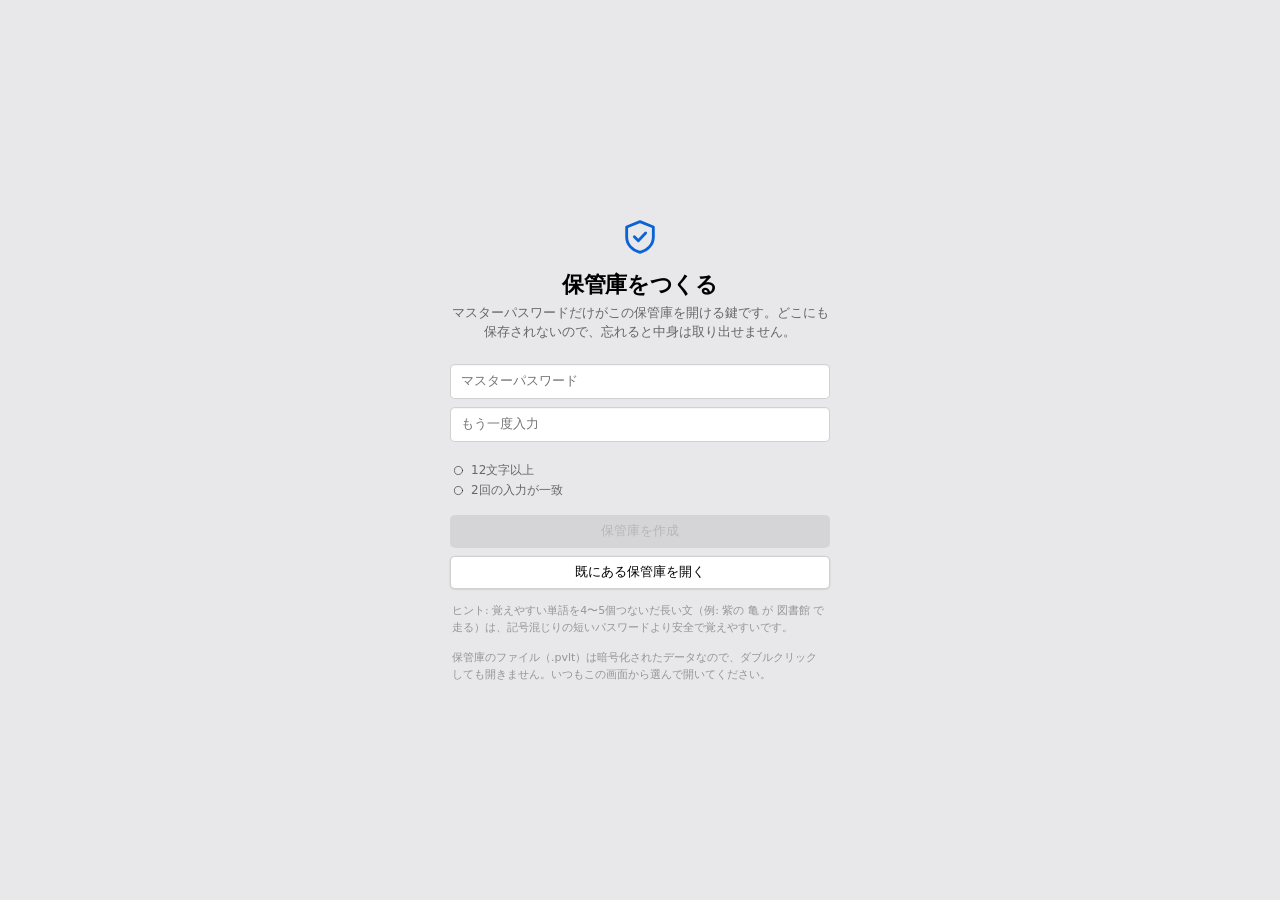
==== Web/index.html @ 957cdf96 "PassVault: Swift 版と web 版 web 版（Web/）が現行。ブラウザで動くパスワード管理で、通信は一切しない。 保管庫は暗号化されたファイル、またはファイルに書けない環境では端末" ====
<!doctype html>
<html lang="ja">
<head>
<meta charset="utf-8">
<meta name="viewport" content="width=device-width, initial-scale=1">
<title>PassVault</title>
<link rel="stylesheet" href="style.css">
<link rel="stylesheet" href="theme-macos.css">
</head>
<body>
<div id="gate"></div>
<div id="app">
  <div class="column" id="sidebar"></div>
  <div class="column" id="list-col"></div>
  <div class="column" id="detail-col"></div>
</div>
<div id="toast"></div>
<script type="module" src="detail.js"></script>
</body>
</html>
---- Web/style.css ----
/* macOS の見た目に寄せた組み。
 *
 * 本物の vibrancy（背後の色を拾って混ぜる効果）はブラウザからは使えないので、
 * 半透明 + backdrop-filter の blur で近づけている。質感は近いが同じではない。
 */

:root {
  color-scheme: light dark;

  /* システムのアクセント色に追随する。対応していなければ macOS の青。 */
  --accent: AccentColor;
  --accent-text: AccentColorText;
  --accent-fallback: #0a64d6;

  --window: #e8e8ea;
  --sidebar: rgba(246, 246, 248, 0.72);
  --content: #ffffff;
  --raised: #ffffff;
  --sunken: #f5f5f7;

  --text: #000000;
  --text-2: rgba(0, 0, 0, 0.56);
  --text-3: rgba(0, 0, 0, 0.36);
  --hairline: rgba(0, 0, 0, 0.11);
  --hairline-strong: rgba(0, 0, 0, 0.18);
  --hover: rgba(0, 0, 0, 0.055);

  --danger: #d3382c;
  --warn: #b25c00;
  --ok: #1c7f43;

  --r-small: 5px;
  --r-medium: 8px;
  --r-large: 12px;

  --shadow-raised: 0 0 0 0.5px rgba(0, 0, 0, 0.06), 0 1px 2px rgba(0, 0, 0, 0.07);
  --shadow-sheet: 0 0 0 0.5px rgba(0, 0, 0, 0.14), 0 16px 48px rgba(0, 0, 0, 0.28);

  --tint-l: 46%;   /* 種別の色。彩度と明度を揃えて、主張しすぎないようにする */
  --tint-s: 62%;
}

@media (prefers-color-scheme: dark) {
  :root {
    --accent-fallback: #4b8ff5;
    --window: #1c1c1e;
    --sidebar: rgba(44, 44, 47, 0.68);
    --content: #1e1e20;
    --raised: #2a2a2d;
    --sunken: #171719;

    --text: #ffffff;
    --text-2: rgba(255, 255, 255, 0.58);
    --text-3: rgba(255, 255, 255, 0.36);
    --hairline: rgba(255, 255, 255, 0.12);
    --hairline-strong: rgba(255, 255, 255, 0.2);
    --hover: rgba(255, 255, 255, 0.07);

    --danger: #ff6961;
    --warn: #ffb340;
    --ok: #41c777;

    --shadow-raised: 0 0 0 0.5px rgba(0, 0, 0, 0.5), 0 1px 2px rgba(0, 0, 0, 0.35);
    --shadow-sheet: 0 0 0 0.5px rgba(0, 0, 0, 0.6), 0 16px 48px rgba(0, 0, 0, 0.6);

    --tint-l: 66%;
    --tint-s: 58%;
  }
}

/* AccentColor に対応していないブラウザ向け */
@supports not (color: AccentColor) {
  :root { --accent: var(--accent-fallback); --accent-text: #fff; }
}

* { box-sizing: border-box; }

html, body { height: 100%; }

body {
  margin: 0;
  font: 13px/1.45 -apple-system, BlinkMacSystemFont, 'SF Pro Text', 'Hiragino Sans',
        'Noto Sans JP', system-ui, sans-serif;
  color: var(--text);
  background: var(--window);
  -webkit-font-smoothing: antialiased;
  text-rendering: optimizeLegibility;
}

button { font: inherit; color: inherit; cursor: default; }
input, textarea, select { font: inherit; color: inherit; }
a { color: var(--accent, var(--accent-fallback)); text-underline-offset: 2px; }

.icon { flex: none; vertical-align: -0.15em; }

/* 動きは控えめに。macOS のアニメーションは速くて短い。 */
@media (prefers-reduced-motion: no-preference) {
  .sb-row, .item-row, .iconbtn, .push, .card, dialog { transition: background-color .12s ease, box-shadow .12s ease, opacity .12s ease; }
  dialog[open] { animation: sheet-in .22s cubic-bezier(.2, .9, .3, 1); }
  @keyframes sheet-in {
    from { transform: translateY(-14px) scale(.985); opacity: 0; }
    to   { transform: none; opacity: 1; }
  }
}

:focus-visible {
  outline: 3px solid color-mix(in srgb, var(--accent, var(--accent-fallback)) 45%, transparent);
  outline-offset: 1px;
  border-radius: var(--r-small);
}

/* ---------- 入口（作成・解錠） ---------- */

#gate {
  min-height: 100vh;
  display: grid;
  place-items: center;
  padding: 32px 24px;
  background: var(--window);
}
.gate-card { width: 100%; max-width: 380px; text-align: center; }
.gate-card h1 {
  font: 600 22px/1.25 -apple-system, system-ui, sans-serif;
  letter-spacing: -0.015em;
  margin: 14px 0 6px;
}
.gate-card p.lead { color: var(--text-2); margin: 0 0 22px; font-size: 13px; }
.gate-mark { color: var(--accent, var(--accent-fallback)); display: flex; justify-content: center; }

.field {
  width: 100%;
  padding: 7px 10px;
  border: 0.5px solid var(--hairline-strong);
  border-radius: var(--r-small);
  background: var(--content);
  box-shadow: inset 0 1px 1px rgba(0, 0, 0, 0.04);
  margin-bottom: 8px;
}
.field:focus { outline: none; border-color: var(--accent, var(--accent-fallback));
  box-shadow: 0 0 0 3.5px color-mix(in srgb, var(--accent, var(--accent-fallback)) 32%, transparent); }
textarea.field { resize: vertical; line-height: 1.5; }

/* macOS のプッシュボタン */
.push {
  width: 100%;
  padding: 6px 14px;
  border-radius: var(--r-small);
  border: 0.5px solid var(--hairline-strong);
  background: var(--raised);
  box-shadow: var(--shadow-raised);
  font-weight: 400;
}
.push:hover:not(:disabled) { background: color-mix(in srgb, var(--raised) 92%, var(--text) 8%); }
.push:active:not(:disabled) { background: color-mix(in srgb, var(--raised) 85%, var(--text) 15%); }
.push:disabled { opacity: .45; }

.push.primary {
  background: var(--accent, var(--accent-fallback));
  color: var(--accent-text, #fff);
  border-color: transparent;
  font-weight: 500;
}
.push.primary:hover:not(:disabled) { filter: brightness(1.07); }
.push.primary:active:not(:disabled) { filter: brightness(.92); }
.push.primary:disabled { background: var(--hairline-strong); color: var(--text-3); box-shadow: none; }

.push + .push { margin-top: 7px; }

.hints { text-align: left; margin: 12px 2px 16px; display: grid; gap: 3px; }
.hint { color: var(--text-2); font-size: 12px; display: flex; align-items: center; gap: 6px; }
.hint.ok { color: var(--ok); }
.tip { font-size: 11px; color: var(--text-3); margin: 14px 2px 0; text-align: left; line-height: 1.5; }
.error { color: var(--danger); font-size: 12px; text-align: left; margin: 6px 2px; }

/* ---------- 3 カラム ---------- */

#app { display: none; height: 100vh; grid-template-columns: 218px 296px 1fr; }
#app.on { display: grid; }

.column { overflow-y: auto; position: relative; }
#sidebar {
  background: var(--sidebar);
  -webkit-backdrop-filter: blur(34px) saturate(180%);
  backdrop-filter: blur(34px) saturate(180%);
  border-right: 0.5px solid var(--hairline);
}
#list-col { background: var(--content); border-right: 0.5px solid var(--hairline); }
#detail-col { background: var(--content); }

/* ツールバー。macOS と同じく半透明で、下に髪の毛一本の境界。 */
.col-head {
  position: sticky; top: 0; z-index: 3;
  display: flex; align-items: center; gap: 6px;
  padding: 8px 10px;
  min-height: 44px;
  background: color-mix(in srgb, var(--content) 78%, transparent);
  -webkit-backdrop-filter: blur(24px) saturate(180%);
  backdrop-filter: blur(24px) saturate(180%);
  border-bottom: 0.5px solid var(--hairline);
}
#sidebar .col-head { background: transparent; backdrop-filter: none; border-bottom: none; }
.col-head h2 {
  font: 600 13px/1.3 -apple-system, system-ui, sans-serif;
  margin: 0; flex: 1; letter-spacing: -0.01em;
}

.iconbtn {
  background: none; border: none; padding: 5px; border-radius: var(--r-small);
  color: var(--text-2); display: inline-flex; align-items: center; justify-content: center;
}
.iconbtn:hover { background: var(--hover); color: var(--text); }
.iconbtn:active { background: var(--hairline); }
.iconbtn.on { color: var(--accent, var(--accent-fallback)); }

/* ---------- サイドバー ---------- */

.sb-group { padding: 2px 0 6px; }
.sb-group h3 {
  font: 600 11px/1.4 -apple-system, system-ui, sans-serif;
  color: var(--text-3); margin: 12px 16px 3px; letter-spacing: 0.01em;
}
.sb-row {
  display: flex; align-items: center; gap: 7px;
  width: calc(100% - 16px); margin: 1px 8px;
  padding: 5px 8px; border: none; background: none;
  border-radius: 6px; text-align: left; color: var(--text);
}
.sb-row:hover { background: var(--hover); }
.sb-row.sel { background: var(--accent, var(--accent-fallback)); color: var(--accent-text, #fff); }
.sb-row.sel .count, .sb-row.sel .icon { color: currentColor; opacity: .85; }
.sb-row .icon { color: var(--accent, var(--accent-fallback)); }
.sb-row .grow { flex: 1; overflow: hidden; text-overflow: ellipsis; white-space: nowrap; }
.sb-row .count {
  font-size: 12px; color: var(--text-3); font-variant-numeric: tabular-nums;
}
.badge {
  background: var(--danger); color: #fff; font: 600 11px/1.5 -apple-system, system-ui, sans-serif;
  padding: 0 6px; border-radius: 999px; min-width: 18px; text-align: center;
  font-variant-numeric: tabular-nums;
}
.sb-row.sel .badge { background: rgba(255, 255, 255, .28); }

/* ---------- 一覧 ---------- */

#search {
  flex: 1; padding: 4px 9px 4px 26px; border-radius: 6px;
  border: 0.5px solid var(--hairline-strong); background: var(--sunken);
  background-image: url("data:image/svg+xml,%3Csvg xmlns='http://www.w3.org/2000/svg' viewBox='0 0 24 24' fill='none' stroke='%23888' stroke-width='2' stroke-linecap='round'%3E%3Ccircle cx='10.7' cy='10.7' r='6.7'/%3E%3Cpath d='m15.6 15.6 4.4 4.4'/%3E%3C/svg%3E");
  background-repeat: no-repeat; background-position: 6px center; background-size: 14px;
  -webkit-appearance: none;
}
#search:focus { outline: none; border-color: var(--accent, var(--accent-fallback));
  box-shadow: 0 0 0 3.5px color-mix(in srgb, var(--accent, var(--accent-fallback)) 30%, transparent); }

.item-row {
  display: flex; align-items: center; gap: 9px;
  width: 100%; padding: 7px 10px;
  border: none; background: none; text-align: left; color: var(--text);
  border-radius: 6px; margin: 1px 6px; width: calc(100% - 12px);
}
.item-row:hover { background: var(--hover); }
.item-row.sel { background: var(--accent, var(--accent-fallback)); color: var(--accent-text, #fff); }
.item-row .avatar {
  width: 26px; height: 26px; border-radius: 6px;
  display: grid; place-items: center; flex: none;
  color: #fff;
  background: hsl(var(--hue) var(--tint-s) var(--tint-l));
}
.item-row.sel .avatar { background: rgba(255, 255, 255, .26); }
.item-row .lines { flex: 1; min-width: 0; }
.item-row .t { display: block; overflow: hidden; text-overflow: ellipsis; white-space: nowrap; }
.item-row .s {
  display: block; font-size: 11px; color: var(--text-2);
  overflow: hidden; text-overflow: ellipsis; white-space: nowrap;
}
.item-row.sel .s { color: color-mix(in srgb, var(--accent-text, #fff) 78%, transparent); }
.item-row .marks { display: flex; gap: 4px; color: var(--text-3); flex: none; }
.item-row.sel .marks { color: color-mix(in srgb, var(--accent-text, #fff) 80%, transparent); }
.item-row .marks .warn { color: var(--warn); }
.item-row .marks .fav { color: #e8b021; }
.item-row.sel .marks .warn, .item-row.sel .marks .fav { color: currentColor; }

.empty {
  padding: 56px 28px; text-align: center; color: var(--text-3);
  display: grid; gap: 6px; justify-items: center;
}
.empty .big { color: var(--text-3); opacity: .5; }
.empty .lead { font-size: 13px; color: var(--text-2); }

/* ---------- 詳細 ---------- */

.detail { padding: 22px 26px 40px; max-width: 640px; }
.detail-head { display: flex; align-items: center; gap: 13px; margin-bottom: 20px; }
.avatar.small {
  width: 24px; height: 24px; border-radius: 6px;
  display: grid; place-items: center; flex: none; color: #fff;
  background: hsl(var(--hue) var(--tint-s) var(--tint-l));
}

.detail-head .avatar {
  width: 46px; height: 46px; border-radius: 11px;
  display: grid; place-items: center; flex: none; color: #fff;
  background: hsl(var(--hue) var(--tint-s) var(--tint-l));
  box-shadow: var(--shadow-raised);
}
.detail-head h1 {
  font: 600 19px/1.25 -apple-system, system-ui, sans-serif;
  margin: 0; letter-spacing: -0.015em;
}
.detail-head .cat { font-size: 12px; color: var(--text-2); margin-top: 1px; }

.card {
  background: var(--raised); border: 0.5px solid var(--hairline);
  border-radius: var(--r-medium); margin-bottom: 12px;
  box-shadow: var(--shadow-raised); overflow: hidden;
}
.row { display: flex; align-items: center; gap: 8px; padding: 9px 12px; }
.row + .row { border-top: 0.5px solid var(--hairline); }
.row .lab { font-size: 11px; color: var(--text-2); margin-bottom: 1px; }
.row .val { word-break: break-word; }
.row .val.mono {
  font-family: ui-monospace, 'SF Mono', Menlo, monospace; font-size: 12.5px;
  letter-spacing: 0.01em;
}
.grow { flex: 1; min-width: 0; }

.banner {
  display: flex; gap: 9px; padding: 10px 12px; border-radius: var(--r-medium);
  margin-bottom: 8px; align-items: flex-start;
  background: color-mix(in srgb, var(--warn) 13%, transparent);
  border: 0.5px solid color-mix(in srgb, var(--warn) 26%, transparent);
}
.banner > .icon { color: var(--warn); margin-top: 1px; }
.banner .bt { font-weight: 590; font-size: 12.5px; }
.banner .bd { font-size: 11.5px; color: var(--text-2); line-height: 1.45; }
.banner.quiet { background: var(--sunken); border-color: var(--hairline); }
.banner.quiet > .icon { color: var(--text-2); }

.tags { display: flex; flex-wrap: wrap; gap: 5px; margin-bottom: 14px; }
.tag {
  font-size: 11.5px; padding: 2px 9px 2px 7px; border-radius: 999px;
  background: var(--raised); border: 0.5px solid var(--hairline);
  display: inline-flex; align-items: center; gap: 4px; color: var(--text-2);
  box-shadow: var(--shadow-raised);
}
.tag .icon { color: var(--text-3); }

.notes {
  white-space: pre-wrap; background: var(--raised); border: 0.5px solid var(--hairline);
  border-radius: var(--r-medium); padding: 11px 12px; margin-bottom: 12px;
  box-shadow: var(--shadow-raised); line-height: 1.55;
}
.meta { font-size: 11px; color: var(--text-3); font-variant-numeric: tabular-nums; }

.strength { display: flex; align-items: center; gap: 8px; margin-top: 5px; }
.bar { flex: 1; height: 4px; border-radius: 999px; background: var(--hairline); overflow: hidden; max-width: 170px; }
.bar > i { display: block; height: 100%; border-radius: 999px; transition: width .2s ease; }
.strength .lv { font-size: 11px; white-space: nowrap; font-variant-numeric: tabular-nums; }

.otp { display: flex; align-items: center; gap: 12px; padding: 10px 12px; }
.otp .code {
  font: 590 21px/1 ui-monospace, 'SF Mono', Menlo, monospace;
  font-variant-numeric: tabular-nums; letter-spacing: .04em; margin-top: 2px;
}
.otp .ring { width: 26px; height: 26px; flex: none; }
.otp .ring text { font: 500 9px -apple-system, system-ui, sans-serif; fill: var(--text-2); }

details.history { margin-bottom: 12px; }
details.history summary {
  cursor: default; font-size: 12.5px; color: var(--text-2);
  padding: 3px 0; list-style: none; display: flex; align-items: center; gap: 5px;
}
details.history summary::-webkit-details-marker { display: none; }
details.history summary::before {
  content: ''; width: 0; height: 0; border-left: 4px solid currentColor;
  border-top: 3.5px solid transparent; border-bottom: 3.5px solid transparent;
  transition: transform .15s ease;
}
details.history[open] summary::before { transform: rotate(90deg); }

.actions { display: flex; gap: 8px; margin-top: 18px; }
.actions .push { width: auto; padding: 5px 16px; }

/* ---------- ダイアログ（macOS のシート） ---------- */

dialog {
  border: none; border-radius: var(--r-large); padding: 0; color: var(--text);
  background: var(--window); max-width: 92vw; width: 500px; max-height: 86vh;
  box-shadow: var(--shadow-sheet);
}
dialog::backdrop { background: rgba(0, 0, 0, .28); -webkit-backdrop-filter: blur(1px); backdrop-filter: blur(1px); }
.dlg-head {
  display: flex; align-items: center; gap: 10px; padding: 11px 14px;
  border-bottom: 0.5px solid var(--hairline); position: sticky; top: 0;
  background: color-mix(in srgb, var(--window) 82%, transparent);
  -webkit-backdrop-filter: blur(24px); backdrop-filter: blur(24px); z-index: 2;
}
.dlg-head h2 {
  font: 600 13px/1.3 -apple-system, system-ui, sans-serif;
  margin: 0; flex: 1; text-align: center; letter-spacing: -0.01em;
}
.dlg-head button {
  background: none; border: none; color: var(--accent, var(--accent-fallback));
  font-weight: 500; padding: 3px 6px; border-radius: var(--r-small);
}
.dlg-head button:hover { background: var(--hover); }
.dlg-head button:disabled { color: var(--text-3); }
.dlg-head button.danger { color: var(--danger); }
.dlg-body { padding: 14px; overflow-y: auto; }

.group {
  background: var(--raised); border: 0.5px solid var(--hairline);
  border-radius: var(--r-medium); margin-bottom: 14px;
  box-shadow: var(--shadow-raised); overflow: hidden;
}
.group > .g-row { padding: 9px 12px; }
.group > .g-row + .g-row { border-top: 0.5px solid var(--hairline); }
button.g-row { width: 100%; border: none; background: none; text-align: left; color: var(--text); display: block; }
button.g-row:hover { background: var(--hover); }
.g-lab { display: block; font-size: 11px; color: var(--text-2); margin-bottom: 4px; }
.g-title { font: 600 11px/1.4 -apple-system, system-ui, sans-serif; color: var(--text-3); margin: 0 4px 5px; }
.g-foot { font-size: 11px; color: var(--text-3); margin: -8px 4px 14px; line-height: 1.5; }
.inline { display: flex; align-items: center; gap: 7px; }
.inline .field { margin: 0; }
.between { display: flex; align-items: center; justify-content: space-between; gap: 12px; }

.pill {
  padding: 2px 9px; border-radius: 999px; border: 0.5px solid var(--hairline);
  background: var(--raised); font-size: 11.5px; color: var(--text-2);
  box-shadow: var(--shadow-raised);
}
.pill:hover { background: var(--hover); }

input[type=range] { accent-color: var(--accent, var(--accent-fallback)); width: 100%; }
input[type=checkbox] { accent-color: var(--accent, var(--accent-fallback)); width: 15px; height: 15px; }
select.field { padding: 4px 8px; }

#toast {
  position: fixed; left: 50%; bottom: 28px; transform: translateX(-50%) translateY(6px);
  background: color-mix(in srgb, var(--raised) 88%, transparent);
  -webkit-backdrop-filter: blur(24px) saturate(180%); backdrop-filter: blur(24px) saturate(180%);
  border: 0.5px solid var(--hairline); color: var(--text);
  padding: 8px 16px; border-radius: 999px; font-size: 12.5px;
  box-shadow: var(--shadow-sheet);
  opacity: 0; pointer-events: none; transition: opacity .16s ease, transform .16s ease;
  z-index: 100; max-width: 76vw; text-align: center;
}
#toast.on { opacity: 1; transform: translateX(-50%) translateY(0); }

/* ---------- 狭い画面（iPhone など） ---------- */

.mobile-only { display: none; }

@media (max-width: 860px) {
  #app.on { grid-template-columns: 1fr; }
  #app.on > .column { display: none; }
  #app.on > .column.mobile-active { display: block; }
  .mobile-only { display: inline-flex; }
  #sidebar {
    background: var(--sidebar);
  }
  .col-head { min-height: 48px; }
  .detail { padding: 18px 16px 40px; }
  .item-row { padding: 9px 10px; }
  dialog { width: 100%; max-width: 100vw; max-height: 92vh; border-radius: var(--r-large) var(--r-large) 0 0;
           margin-bottom: 0; margin-top: auto; }
}
---- Web/theme-macos.css ----
/* テーマ「macOS」
 *
 * style.css の骨組みが元々 macOS に寄せてあるので、重ねるものは無い。
 * 他のテーマと同じ扱いにするために置いてある。
 */
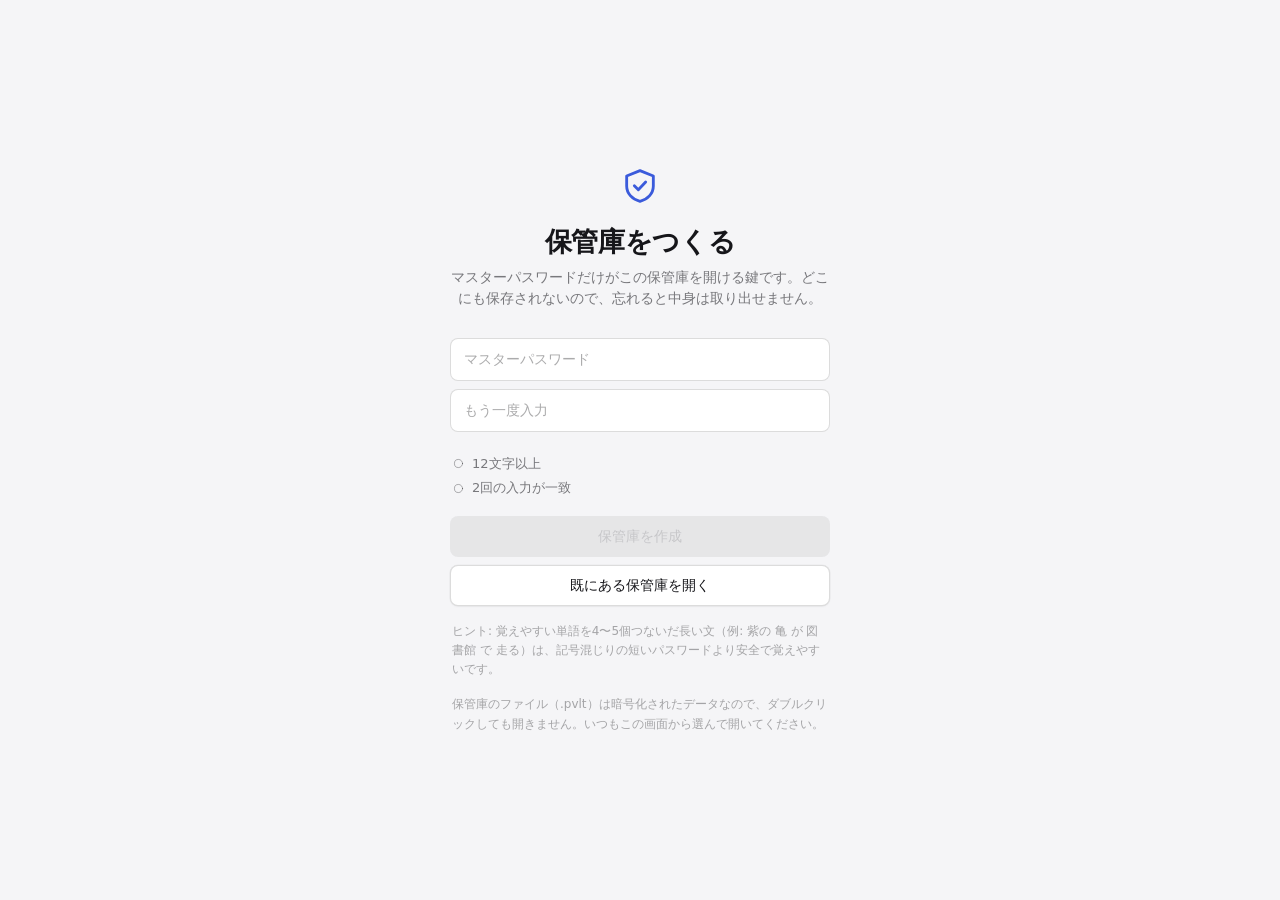
==== commit f73885ef: "画面の構造を作り直す 3 列（サイドバー / 一覧 / 詳細）をやめ、面をひとつにした。 一覧と詳細は切り替わる画面になり、狭い画面用の別の造りが要らなくなった。  3 列は既存のパスワード管理ツール" ====
--- a/Web/index.html
+++ b/Web/index.html
@@ -10,9 +10,8 @@
 <body>
 <div id="gate"></div>
 <div id="app">
-  <div class="column" id="sidebar"></div>
-  <div class="column" id="list-col"></div>
-  <div class="column" id="detail-col"></div>
+  <div id="bar"></div>
+  <div id="main"></div>
 </div>
 <div id="toast"></div>
 <script type="module" src="detail.js"></script>
--- a/Web/style.css
+++ b/Web/style.css
@@ -1,85 +1,101 @@
-/* macOS の見た目に寄せた組み。
+/* 骨組み。テーマ（theme-*.css）はこの上に重ねて色と密度を変える。
  *
- * 本物の vibrancy（背後の色を拾って混ぜる効果）はブラウザからは使えないので、
- * 半透明 + backdrop-filter の blur で近づけている。質感は近いが同じではない。
+ * 構造の考え方:
+ *   ・面はひとつ。一覧と詳細は「切り替わる画面」であって、並ぶ列ではない。
+ *     数十件の保管庫に 3 列は過剰で、ほとんどが空の器になる
+ *   ・検索が主役。上の帯でいちばん広い場所を占める
+ *   ・区分は横一列の札。中身のあるものしか出さない
+ *   ・一覧から直接コピーできる。9 割の用はそれで済む
+ *
+ * 組みの考え方:
+ *   ・余白は 4 の倍数で刻む。目が拾える律動を作るため
+ *   ・選択は塗りつぶさない。地を薄く染めて文字を強める
+ *   ・影はほとんど使わない。境界線と地の明度差で階層を作る
+ *   ・色は状態を示すときだけ使う。装飾では使わない
+ *   ・純白と純黒を避ける。目に刺さるうえ、階層も作りにくい
  */
 
 :root {
   color-scheme: light dark;
 
-  /* システムのアクセント色に追随する。対応していなければ macOS の青。 */
   --accent: AccentColor;
   --accent-text: AccentColorText;
-  --accent-fallback: #0a64d6;
-
-  --window: #e8e8ea;
-  --sidebar: rgba(246, 246, 248, 0.72);
+  --accent-fallback: #3b5bdb;
+
+  --window: #f5f5f7;
+  --bar: rgba(250, 250, 252, 0.78);
   --content: #ffffff;
   --raised: #ffffff;
-  --sunken: #f5f5f7;
-
-  --text: #000000;
-  --text-2: rgba(0, 0, 0, 0.56);
-  --text-3: rgba(0, 0, 0, 0.36);
-  --hairline: rgba(0, 0, 0, 0.11);
-  --hairline-strong: rgba(0, 0, 0, 0.18);
-  --hover: rgba(0, 0, 0, 0.055);
-
-  --danger: #d3382c;
-  --warn: #b25c00;
-  --ok: #1c7f43;
-
-  --r-small: 5px;
-  --r-medium: 8px;
-  --r-large: 12px;
-
-  --shadow-raised: 0 0 0 0.5px rgba(0, 0, 0, 0.06), 0 1px 2px rgba(0, 0, 0, 0.07);
-  --shadow-sheet: 0 0 0 0.5px rgba(0, 0, 0, 0.14), 0 16px 48px rgba(0, 0, 0, 0.28);
-
-  --tint-l: 46%;   /* 種別の色。彩度と明度を揃えて、主張しすぎないようにする */
-  --tint-s: 62%;
+  --sunken: #eeeef1;
+
+  --text: #16161a;
+  --text-2: rgba(22, 22, 26, 0.56);
+  --text-3: rgba(22, 22, 26, 0.36);
+  --hairline: rgba(22, 22, 26, 0.09);
+  --hairline-strong: rgba(22, 22, 26, 0.15);
+  --hover: rgba(22, 22, 26, 0.045);
+
+  --danger: #d13d31;
+  --warn: #a96500;
+  --ok: #1a7f43;
+
+  --r-small: 8px;
+  --r-medium: 12px;
+  --r-large: 18px;
+
+  --shadow-raised: 0 0 0 0.5px rgba(22, 22, 26, 0.05), 0 1px 2px rgba(22, 22, 26, 0.04);
+  --shadow-sheet: 0 0 0 0.5px rgba(22, 22, 26, 0.1), 0 24px 64px rgba(22, 22, 26, 0.24);
+
+  --selected: color-mix(in srgb, var(--accent, var(--accent-fallback)) 11%, transparent);
+
+  --tint-l: 47%;
+  --tint-s: 56%;
+
+  --ease: cubic-bezier(.32, .72, 0, 1);
 }
 
 @media (prefers-color-scheme: dark) {
   :root {
-    --accent-fallback: #4b8ff5;
-    --window: #1c1c1e;
-    --sidebar: rgba(44, 44, 47, 0.68);
-    --content: #1e1e20;
-    --raised: #2a2a2d;
-    --sunken: #171719;
-
-    --text: #ffffff;
-    --text-2: rgba(255, 255, 255, 0.58);
-    --text-3: rgba(255, 255, 255, 0.36);
-    --hairline: rgba(255, 255, 255, 0.12);
-    --hairline-strong: rgba(255, 255, 255, 0.2);
-    --hover: rgba(255, 255, 255, 0.07);
-
-    --danger: #ff6961;
+    --accent-fallback: #7a94ff;
+
+    /* 黒を持ち上げる。沈めきると輪郭が消えて階層が読めない。 */
+    --window: #141416;
+    --bar: rgba(28, 28, 31, 0.76);
+    --content: #1b1b1e;
+    --raised: #232327;
+    --sunken: #191a1d;
+
+    --text: rgba(255, 255, 255, 0.92);
+    --text-2: rgba(255, 255, 255, 0.54);
+    --text-3: rgba(255, 255, 255, 0.33);
+    --hairline: rgba(255, 255, 255, 0.09);
+    --hairline-strong: rgba(255, 255, 255, 0.16);
+    --hover: rgba(255, 255, 255, 0.055);
+
+    --danger: #ff6b61;
     --warn: #ffb340;
     --ok: #41c777;
 
-    --shadow-raised: 0 0 0 0.5px rgba(0, 0, 0, 0.5), 0 1px 2px rgba(0, 0, 0, 0.35);
-    --shadow-sheet: 0 0 0 0.5px rgba(0, 0, 0, 0.6), 0 16px 48px rgba(0, 0, 0, 0.6);
-
-    --tint-l: 66%;
-    --tint-s: 58%;
+    --shadow-raised: 0 0 0 0.5px rgba(0, 0, 0, 0.36), 0 1px 2px rgba(0, 0, 0, 0.28);
+    --shadow-sheet: 0 0 0 0.5px rgba(0, 0, 0, 0.5), 0 24px 64px rgba(0, 0, 0, 0.58);
+
+    --selected: color-mix(in srgb, var(--accent, var(--accent-fallback)) 20%, transparent);
+
+    --tint-l: 62%;
+    --tint-s: 52%;
   }
 }
 
-/* AccentColor に対応していないブラウザ向け */
 @supports not (color: AccentColor) {
   :root { --accent: var(--accent-fallback); --accent-text: #fff; }
 }
 
 * { box-sizing: border-box; }
-
 html, body { height: 100%; }
 
 body {
   margin: 0;
-  font: 13px/1.45 -apple-system, BlinkMacSystemFont, 'SF Pro Text', 'Hiragino Sans',
+  font: 14px/1.5 -apple-system, BlinkMacSystemFont, 'SF Pro Text', 'Hiragino Sans',
         'Noto Sans JP', system-ui, sans-serif;
   color: var(--text);
   background: var(--window);
@@ -90,21 +106,31 @@
 button { font: inherit; color: inherit; cursor: default; }
 input, textarea, select { font: inherit; color: inherit; }
 a { color: var(--accent, var(--accent-fallback)); text-underline-offset: 2px; }
-
 .icon { flex: none; vertical-align: -0.15em; }
-
-/* 動きは控えめに。macOS のアニメーションは速くて短い。 */
+.grow { flex: 1; min-width: 0; }
+
+.gate-card h1, .detail-head h1, .dlg-head h2, .g-title, .brand {
+  font-family: -apple-system, BlinkMacSystemFont, 'SF Pro Display', 'Hiragino Sans',
+               'Noto Sans JP', system-ui, sans-serif;
+  letter-spacing: -0.014em;
+}
+
 @media (prefers-reduced-motion: no-preference) {
-  .sb-row, .item-row, .iconbtn, .push, .card, dialog { transition: background-color .12s ease, box-shadow .12s ease, opacity .12s ease; }
-  dialog[open] { animation: sheet-in .22s cubic-bezier(.2, .9, .3, 1); }
+  .chip, .item-row, .iconbtn, .push, .quick, .tag, .pill, dialog {
+    transition: background-color .13s var(--ease), color .13s var(--ease),
+                box-shadow .13s var(--ease), opacity .13s var(--ease);
+  }
+  dialog[open] { animation: sheet-in .26s var(--ease); }
   @keyframes sheet-in {
-    from { transform: translateY(-14px) scale(.985); opacity: 0; }
+    from { transform: translateY(-12px) scale(.99); opacity: 0; }
     to   { transform: none; opacity: 1; }
   }
+  #main > .sheet { animation: view-in .2s var(--ease); }
+  @keyframes view-in { from { opacity: 0; transform: translateY(4px); } to { opacity: 1; transform: none; } }
 }
 
 :focus-visible {
-  outline: 3px solid color-mix(in srgb, var(--accent, var(--accent-fallback)) 45%, transparent);
+  outline: 3px solid color-mix(in srgb, var(--accent, var(--accent-fallback)) 42%, transparent);
   outline-offset: 1px;
   border-radius: var(--r-small);
 }
@@ -112,356 +138,398 @@
 /* ---------- 入口（作成・解錠） ---------- */
 
 #gate {
-  min-height: 100vh;
-  display: grid;
-  place-items: center;
-  padding: 32px 24px;
-  background: var(--window);
+  min-height: 100vh; display: grid; place-items: center;
+  padding: 40px 24px; background: var(--window);
 }
 .gate-card { width: 100%; max-width: 380px; text-align: center; }
-.gate-card h1 {
-  font: 600 22px/1.25 -apple-system, system-ui, sans-serif;
-  letter-spacing: -0.015em;
-  margin: 14px 0 6px;
-}
-.gate-card p.lead { color: var(--text-2); margin: 0 0 22px; font-size: 13px; }
+.gate-card h1 { font-size: 27px; font-weight: 600; line-height: 1.2; margin: 20px 0 8px; }
+.gate-card p.lead { color: var(--text-2); margin: 0 0 28px; font-size: 14px; line-height: 1.55; }
 .gate-mark { color: var(--accent, var(--accent-fallback)); display: flex; justify-content: center; }
 
 .field {
-  width: 100%;
-  padding: 7px 10px;
-  border: 0.5px solid var(--hairline-strong);
-  border-radius: var(--r-small);
-  background: var(--content);
-  box-shadow: inset 0 1px 1px rgba(0, 0, 0, 0.04);
-  margin-bottom: 8px;
-}
+  width: 100%; padding: 10px 13px;
+  border: 0.5px solid var(--hairline-strong); border-radius: var(--r-small);
+  background: var(--content); margin-bottom: 8px;
+}
+.field::placeholder { color: var(--text-3); }
 .field:focus { outline: none; border-color: var(--accent, var(--accent-fallback));
-  box-shadow: 0 0 0 3.5px color-mix(in srgb, var(--accent, var(--accent-fallback)) 32%, transparent); }
-textarea.field { resize: vertical; line-height: 1.5; }
-
-/* macOS のプッシュボタン */
+  box-shadow: 0 0 0 3.5px color-mix(in srgb, var(--accent, var(--accent-fallback)) 26%, transparent); }
+textarea.field { resize: vertical; line-height: 1.6; }
+
 .push {
-  width: 100%;
-  padding: 6px 14px;
-  border-radius: var(--r-small);
-  border: 0.5px solid var(--hairline-strong);
-  background: var(--raised);
-  box-shadow: var(--shadow-raised);
-  font-weight: 400;
-}
-.push:hover:not(:disabled) { background: color-mix(in srgb, var(--raised) 92%, var(--text) 8%); }
-.push:active:not(:disabled) { background: color-mix(in srgb, var(--raised) 85%, var(--text) 15%); }
+  width: 100%; padding: 9px 18px; border-radius: var(--r-small);
+  border: 0.5px solid var(--hairline-strong); background: var(--raised);
+  box-shadow: var(--shadow-raised); font-weight: 450;
+}
+.push:hover:not(:disabled) { background: color-mix(in srgb, var(--raised) 93%, var(--text) 7%); }
+.push:active:not(:disabled) { background: color-mix(in srgb, var(--raised) 86%, var(--text) 14%); }
 .push:disabled { opacity: .45; }
-
 .push.primary {
-  background: var(--accent, var(--accent-fallback));
-  color: var(--accent-text, #fff);
-  border-color: transparent;
-  font-weight: 500;
-}
-.push.primary:hover:not(:disabled) { filter: brightness(1.07); }
+  background: var(--accent, var(--accent-fallback)); color: var(--accent-text, #fff);
+  border-color: transparent; font-weight: 550;
+}
+.push.primary:hover:not(:disabled) { filter: brightness(1.08); }
 .push.primary:active:not(:disabled) { filter: brightness(.92); }
 .push.primary:disabled { background: var(--hairline-strong); color: var(--text-3); box-shadow: none; }
-
-.push + .push { margin-top: 7px; }
-
-.hints { text-align: left; margin: 12px 2px 16px; display: grid; gap: 3px; }
-.hint { color: var(--text-2); font-size: 12px; display: flex; align-items: center; gap: 6px; }
-.hint.ok { color: var(--ok); }
-.tip { font-size: 11px; color: var(--text-3); margin: 14px 2px 0; text-align: left; line-height: 1.5; }
-.error { color: var(--danger); font-size: 12px; text-align: left; margin: 6px 2px; }
-
-/* ---------- 3 カラム ---------- */
-
-#app { display: none; height: 100vh; grid-template-columns: 218px 296px 1fr; }
+.push + .push { margin-top: 8px; }
+
+.hints { text-align: left; margin: 14px 2px 18px; display: grid; gap: 5px; }
+.hint { color: var(--text-2); font-size: 13px; display: flex; align-items: center; gap: 7px; }
+.hint .icon { color: var(--text-3); }
+.hint.ok, .hint.ok .icon { color: var(--ok); }
+.tip { font-size: 12px; color: var(--text-3); margin: 16px 2px 0; text-align: left; line-height: 1.6; }
+.error { color: var(--danger); font-size: 13px; text-align: left; margin: 8px 2px; }
+
+/* ---------- 全体の骨格 ---------- */
+
+#app { display: none; height: 100vh; grid-template-rows: auto 1fr; }
 #app.on { display: grid; }
 
-.column { overflow-y: auto; position: relative; }
-#sidebar {
-  background: var(--sidebar);
-  -webkit-backdrop-filter: blur(34px) saturate(180%);
-  backdrop-filter: blur(34px) saturate(180%);
-  border-right: 0.5px solid var(--hairline);
-}
-#list-col { background: var(--content); border-right: 0.5px solid var(--hairline); }
-#detail-col { background: var(--content); }
-
-/* ツールバー。macOS と同じく半透明で、下に髪の毛一本の境界。 */
-.col-head {
-  position: sticky; top: 0; z-index: 3;
-  display: flex; align-items: center; gap: 6px;
-  padding: 8px 10px;
-  min-height: 44px;
-  background: color-mix(in srgb, var(--content) 78%, transparent);
-  -webkit-backdrop-filter: blur(24px) saturate(180%);
-  backdrop-filter: blur(24px) saturate(180%);
+/* 上の帯。検索がこのアプリの主役なので、いちばん広い場所を与える。 */
+#bar {
+  display: flex; align-items: center; gap: 14px;
+  padding: 12px 18px; min-height: 62px;
+  background: var(--bar);
+  -webkit-backdrop-filter: blur(28px) saturate(180%);
+  backdrop-filter: blur(28px) saturate(180%);
   border-bottom: 0.5px solid var(--hairline);
-}
-#sidebar .col-head { background: transparent; backdrop-filter: none; border-bottom: none; }
-.col-head h2 {
-  font: 600 13px/1.3 -apple-system, system-ui, sans-serif;
-  margin: 0; flex: 1; letter-spacing: -0.01em;
+  z-index: 5;
+}
+.brand {
+  display: flex; align-items: center; gap: 7px; flex: none;
+  font-size: 14.5px; font-weight: 600; color: var(--text);
+}
+.brand .icon { color: var(--accent, var(--accent-fallback)); }
+.brand .unsaved {
+  font-size: 11px; font-weight: 600; color: var(--warn);
+  background: color-mix(in srgb, var(--warn) 15%, transparent);
+  padding: 1px 7px; border-radius: 999px; margin-left: 2px;
+}
+
+.searchwrap { flex: 1; display: flex; justify-content: center; }
+#search {
+  width: 100%; max-width: 520px;
+  padding: 9px 14px 9px 36px; border-radius: 10px;
+  border: 0.5px solid transparent; background: var(--sunken);
+  font-size: 14px;
+  background-image: url("data:image/svg+xml,%3Csvg xmlns='http://www.w3.org/2000/svg' viewBox='0 0 24 24' fill='none' stroke='%23888' stroke-width='2' stroke-linecap='round'%3E%3Ccircle cx='10.7' cy='10.7' r='6.7'/%3E%3Cpath d='m15.6 15.6 4.4 4.4'/%3E%3C/svg%3E");
+  background-repeat: no-repeat; background-position: 12px center; background-size: 15px;
+  -webkit-appearance: none;
+}
+#search::placeholder { color: var(--text-3); }
+#search:focus { outline: none; background-color: var(--content);
+  border-color: var(--accent, var(--accent-fallback));
+  box-shadow: 0 0 0 3.5px color-mix(in srgb, var(--accent, var(--accent-fallback)) 22%, transparent); }
+
+.bar-tools { display: flex; align-items: center; gap: 2px; flex: none; }
+
+/* 詳細のときの帯。戻り先の名前を出して、どこから来たか分かるようにする。 */
+.backbtn {
+  display: inline-flex; align-items: center; gap: 4px; flex: none;
+  background: none; border: none; padding: 6px 10px 6px 6px;
+  border-radius: var(--r-small); color: var(--accent, var(--accent-fallback));
+  font-size: 13.5px; font-weight: 500;
+}
+.backbtn:hover { background: var(--hover); }
+.bar-title {
+  flex: 1; text-align: center; font-size: 13.5px; font-weight: 550;
+  overflow: hidden; text-overflow: ellipsis; white-space: nowrap;
+  padding: 0 8px;
 }
 
 .iconbtn {
-  background: none; border: none; padding: 5px; border-radius: var(--r-small);
+  background: none; border: none; padding: 7px; border-radius: var(--r-small);
   color: var(--text-2); display: inline-flex; align-items: center; justify-content: center;
 }
 .iconbtn:hover { background: var(--hover); color: var(--text); }
 .iconbtn:active { background: var(--hairline); }
 .iconbtn.on { color: var(--accent, var(--accent-fallback)); }
 
-/* ---------- サイドバー ---------- */
-
-.sb-group { padding: 2px 0 6px; }
-.sb-group h3 {
-  font: 600 11px/1.4 -apple-system, system-ui, sans-serif;
-  color: var(--text-3); margin: 12px 16px 3px; letter-spacing: 0.01em;
-}
-.sb-row {
-  display: flex; align-items: center; gap: 7px;
-  width: calc(100% - 16px); margin: 1px 8px;
-  padding: 5px 8px; border: none; background: none;
-  border-radius: 6px; text-align: left; color: var(--text);
-}
-.sb-row:hover { background: var(--hover); }
-.sb-row.sel { background: var(--accent, var(--accent-fallback)); color: var(--accent-text, #fff); }
-.sb-row.sel .count, .sb-row.sel .icon { color: currentColor; opacity: .85; }
-.sb-row .icon { color: var(--accent, var(--accent-fallback)); }
-.sb-row .grow { flex: 1; overflow: hidden; text-overflow: ellipsis; white-space: nowrap; }
-.sb-row .count {
-  font-size: 12px; color: var(--text-3); font-variant-numeric: tabular-nums;
-}
-.badge {
-  background: var(--danger); color: #fff; font: 600 11px/1.5 -apple-system, system-ui, sans-serif;
-  padding: 0 6px; border-radius: 999px; min-width: 18px; text-align: center;
-  font-variant-numeric: tabular-nums;
-}
-.sb-row.sel .badge { background: rgba(255, 255, 255, .28); }
+#main { overflow-y: auto; }
+
+/* 中身はひとつの柱にまとめて中央に置く。端まで広げると視線が泳ぐ。 */
+.sheet { max-width: 720px; margin: 0 auto; padding: 22px 20px 64px; }
+
+/* ---------- 区分の札 ---------- */
+
+.chips { display: flex; flex-wrap: wrap; gap: 6px; margin-bottom: 18px; }
+.chip {
+  display: inline-flex; align-items: center; gap: 6px;
+  padding: 5px 12px; border-radius: 999px;
+  border: 0.5px solid var(--hairline-strong); background: transparent;
+  color: var(--text-2); font-size: 13px;
+}
+.chip:hover { background: var(--hover); color: var(--text); }
+.chip .n { font-size: 11.5px; color: var(--text-3); font-variant-numeric: tabular-nums; }
+.chip .n.warn { color: var(--warn); font-weight: 600; }
+.chip.sel {
+  background: var(--selected); border-color: transparent;
+  color: var(--accent, var(--accent-fallback)); font-weight: 550;
+}
+.chip.sel .n { color: color-mix(in srgb, currentColor 66%, transparent); }
+
+.listtools { display: flex; justify-content: flex-end; margin: -8px 0 10px; }
+.linkbtn {
+  background: none; border: none; color: var(--text-2); font-size: 12.5px;
+  display: inline-flex; align-items: center; gap: 5px; padding: 4px 8px;
+  border-radius: var(--r-small);
+}
+.linkbtn:hover { background: var(--hover); color: var(--text); }
 
 /* ---------- 一覧 ---------- */
 
-#search {
-  flex: 1; padding: 4px 9px 4px 26px; border-radius: 6px;
-  border: 0.5px solid var(--hairline-strong); background: var(--sunken);
-  background-image: url("data:image/svg+xml,%3Csvg xmlns='http://www.w3.org/2000/svg' viewBox='0 0 24 24' fill='none' stroke='%23888' stroke-width='2' stroke-linecap='round'%3E%3Ccircle cx='10.7' cy='10.7' r='6.7'/%3E%3Cpath d='m15.6 15.6 4.4 4.4'/%3E%3C/svg%3E");
-  background-repeat: no-repeat; background-position: 6px center; background-size: 14px;
-  -webkit-appearance: none;
-}
-#search:focus { outline: none; border-color: var(--accent, var(--accent-fallback));
-  box-shadow: 0 0 0 3.5px color-mix(in srgb, var(--accent, var(--accent-fallback)) 30%, transparent); }
-
-.item-row {
-  display: flex; align-items: center; gap: 9px;
-  width: 100%; padding: 7px 10px;
-  border: none; background: none; text-align: left; color: var(--text);
-  border-radius: 6px; margin: 1px 6px; width: calc(100% - 12px);
-}
+.list {
+  background: var(--content); border: 0.5px solid var(--hairline);
+  border-radius: var(--r-medium); overflow: hidden;
+  box-shadow: var(--shadow-raised);
+}
+
+.item-row { display: flex; align-items: stretch; position: relative; }
+.item-row + .item-row { border-top: 0.5px solid var(--hairline); }
 .item-row:hover { background: var(--hover); }
-.item-row.sel { background: var(--accent, var(--accent-fallback)); color: var(--accent-text, #fff); }
+/* キーボードが指している行。触っている場所を見失わないための印。 */
+.item-row.cur { background: var(--selected); }
+.item-row.cur::before {
+  content: ''; position: absolute; left: 0; top: 0; bottom: 0; width: 3px;
+  background: var(--accent, var(--accent-fallback));
+}
+
+.item-open {
+  flex: 1; min-width: 0; display: flex; align-items: center; gap: 13px;
+  padding: 12px 14px; border: none; background: none; text-align: left; color: var(--text);
+}
 .item-row .avatar {
-  width: 26px; height: 26px; border-radius: 6px;
-  display: grid; place-items: center; flex: none;
-  color: #fff;
-  background: hsl(var(--hue) var(--tint-s) var(--tint-l));
-}
-.item-row.sel .avatar { background: rgba(255, 255, 255, .26); }
-.item-row .lines { flex: 1; min-width: 0; }
-.item-row .t { display: block; overflow: hidden; text-overflow: ellipsis; white-space: nowrap; }
-.item-row .s {
-  display: block; font-size: 11px; color: var(--text-2);
-  overflow: hidden; text-overflow: ellipsis; white-space: nowrap;
-}
-.item-row.sel .s { color: color-mix(in srgb, var(--accent-text, #fff) 78%, transparent); }
-.item-row .marks { display: flex; gap: 4px; color: var(--text-3); flex: none; }
-.item-row.sel .marks { color: color-mix(in srgb, var(--accent-text, #fff) 80%, transparent); }
-.item-row .marks .warn { color: var(--warn); }
-.item-row .marks .fav { color: #e8b021; }
-.item-row.sel .marks .warn, .item-row.sel .marks .fav { color: currentColor; }
-
-.empty {
-  padding: 56px 28px; text-align: center; color: var(--text-3);
-  display: grid; gap: 6px; justify-items: center;
-}
-.empty .big { color: var(--text-3); opacity: .5; }
-.empty .lead { font-size: 13px; color: var(--text-2); }
-
-/* ---------- 詳細 ---------- */
-
-.detail { padding: 22px 26px 40px; max-width: 640px; }
-.detail-head { display: flex; align-items: center; gap: 13px; margin-bottom: 20px; }
-.avatar.small {
-  width: 24px; height: 24px; border-radius: 6px;
+  width: 34px; height: 34px; border-radius: 9px;
   display: grid; place-items: center; flex: none; color: #fff;
   background: hsl(var(--hue) var(--tint-s) var(--tint-l));
 }
-
-.detail-head .avatar {
-  width: 46px; height: 46px; border-radius: 11px;
+.item-row .lines { flex: 1; min-width: 0; }
+.item-row .t {
+  display: block; overflow: hidden; text-overflow: ellipsis; white-space: nowrap;
+  font-weight: 450;
+}
+.item-row.cur .t { font-weight: 550; }
+.item-row .s {
+  display: block; font-size: 12px; color: var(--text-2); margin-top: 1px;
+  overflow: hidden; text-overflow: ellipsis; white-space: nowrap;
+}
+.item-row .marks { display: flex; gap: 6px; color: var(--text-3); flex: none; }
+.item-row .marks .warn { color: var(--warn); }
+.item-row .marks .fav { color: #e0a316; }
+
+/* 一覧から直接コピーする釦。触れるまでは控えめにしておく。 */
+.quick {
+  flex: none; width: 46px; border: none; background: none;
+  color: var(--text-3); display: grid; place-items: center;
+  border-left: 0.5px solid transparent;
+}
+.quick:hover { background: var(--hover); color: var(--accent, var(--accent-fallback)); }
+@media (hover: hover) {
+  .quick { opacity: 0; }
+  .item-row:hover .quick, .item-row.cur .quick, .quick:focus-visible { opacity: 1; }
+}
+
+.listfoot {
+  font-size: 11.5px; color: var(--text-3); text-align: right;
+  margin-top: 10px; font-variant-numeric: tabular-nums;
+}
+
+.empty {
+  padding: 72px 28px; text-align: center; color: var(--text-3);
+  display: grid; gap: 8px; justify-items: center;
+}
+.empty .big { color: var(--text-3); opacity: .4; }
+.empty .lead { font-size: 14px; color: var(--text-2); }
+
+/* ---------- 詳細 ---------- */
+
+.detail-head { display: flex; align-items: center; gap: 16px; margin-bottom: 26px; }
+.avatar.small {
+  width: 26px; height: 26px; border-radius: 7px;
   display: grid; place-items: center; flex: none; color: #fff;
   background: hsl(var(--hue) var(--tint-s) var(--tint-l));
-  box-shadow: var(--shadow-raised);
-}
-.detail-head h1 {
-  font: 600 19px/1.25 -apple-system, system-ui, sans-serif;
-  margin: 0; letter-spacing: -0.015em;
-}
-.detail-head .cat { font-size: 12px; color: var(--text-2); margin-top: 1px; }
+}
+.detail-head .avatar {
+  width: 58px; height: 58px; border-radius: 15px;
+  display: grid; place-items: center; flex: none; color: #fff;
+  background: hsl(var(--hue) var(--tint-s) var(--tint-l));
+  box-shadow: 0 3px 10px color-mix(in srgb, hsl(var(--hue) var(--tint-s) var(--tint-l)) 30%, transparent);
+}
+.detail-head h1 { font-size: 25px; font-weight: 600; line-height: 1.2; margin: 0; }
+/* 押すと同じ種別だけを見られる。札から種別を外したぶんの入口。 */
+.detail-head .cat {
+  font-size: 12px; color: var(--text-2); margin-top: 3px;
+  letter-spacing: 0.04em; font-weight: 500;
+  background: none; border: none; padding: 0; display: block;
+}
+.detail-head .cat:hover { color: var(--accent, var(--accent-fallback)); }
 
 .card {
-  background: var(--raised); border: 0.5px solid var(--hairline);
-  border-radius: var(--r-medium); margin-bottom: 12px;
+  background: var(--content); border: 0.5px solid var(--hairline);
+  border-radius: var(--r-medium); margin-bottom: 14px;
   box-shadow: var(--shadow-raised); overflow: hidden;
 }
-.row { display: flex; align-items: center; gap: 8px; padding: 9px 12px; }
+.row { display: flex; align-items: center; gap: 10px; padding: 12px 15px; }
 .row + .row { border-top: 0.5px solid var(--hairline); }
-.row .lab { font-size: 11px; color: var(--text-2); margin-bottom: 1px; }
-.row .val { word-break: break-word; }
+.row .lab {
+  font-size: 11px; color: var(--text-2); margin-bottom: 3px;
+  letter-spacing: 0.04em; font-weight: 500;
+}
+.row .val { word-break: break-word; line-height: 1.45; }
 .row .val.mono {
-  font-family: ui-monospace, 'SF Mono', Menlo, monospace; font-size: 12.5px;
+  font-family: ui-monospace, 'SF Mono', Menlo, monospace; font-size: 13.5px;
   letter-spacing: 0.01em;
 }
-.grow { flex: 1; min-width: 0; }
+@media (hover: hover) {
+  .row .iconbtn { opacity: .4; }
+  .row:hover .iconbtn, .row .iconbtn:focus-visible { opacity: 1; }
+}
 
 .banner {
-  display: flex; gap: 9px; padding: 10px 12px; border-radius: var(--r-medium);
-  margin-bottom: 8px; align-items: flex-start;
-  background: color-mix(in srgb, var(--warn) 13%, transparent);
-  border: 0.5px solid color-mix(in srgb, var(--warn) 26%, transparent);
+  display: flex; gap: 11px; padding: 12px 15px; border-radius: var(--r-medium);
+  margin-bottom: 10px; align-items: flex-start;
+  background: color-mix(in srgb, var(--warn) 11%, transparent);
+  border: 0.5px solid color-mix(in srgb, var(--warn) 22%, transparent);
 }
 .banner > .icon { color: var(--warn); margin-top: 1px; }
-.banner .bt { font-weight: 590; font-size: 12.5px; }
-.banner .bd { font-size: 11.5px; color: var(--text-2); line-height: 1.45; }
+.banner .bt { font-weight: 600; font-size: 13.5px; }
+.banner .bd { font-size: 12.5px; color: var(--text-2); line-height: 1.5; }
 .banner.quiet { background: var(--sunken); border-color: var(--hairline); }
 .banner.quiet > .icon { color: var(--text-2); }
 
-.tags { display: flex; flex-wrap: wrap; gap: 5px; margin-bottom: 14px; }
+.tags { display: flex; flex-wrap: wrap; gap: 6px; margin-bottom: 18px; }
 .tag {
-  font-size: 11.5px; padding: 2px 9px 2px 7px; border-radius: 999px;
-  background: var(--raised); border: 0.5px solid var(--hairline);
-  display: inline-flex; align-items: center; gap: 4px; color: var(--text-2);
-  box-shadow: var(--shadow-raised);
+  font-size: 12.5px; padding: 3px 11px 3px 8px; border-radius: 999px;
+  background: var(--sunken); border: 0.5px solid var(--hairline);
+  display: inline-flex; align-items: center; gap: 5px; color: var(--text-2);
 }
 .tag .icon { color: var(--text-3); }
+button.tag:hover {
+  background: var(--selected); border-color: transparent;
+  color: var(--accent, var(--accent-fallback));
+}
+button.tag:hover .icon { color: currentColor; }
 
 .notes {
-  white-space: pre-wrap; background: var(--raised); border: 0.5px solid var(--hairline);
-  border-radius: var(--r-medium); padding: 11px 12px; margin-bottom: 12px;
-  box-shadow: var(--shadow-raised); line-height: 1.55;
-}
-.meta { font-size: 11px; color: var(--text-3); font-variant-numeric: tabular-nums; }
-
-.strength { display: flex; align-items: center; gap: 8px; margin-top: 5px; }
-.bar { flex: 1; height: 4px; border-radius: 999px; background: var(--hairline); overflow: hidden; max-width: 170px; }
-.bar > i { display: block; height: 100%; border-radius: 999px; transition: width .2s ease; }
-.strength .lv { font-size: 11px; white-space: nowrap; font-variant-numeric: tabular-nums; }
-
-.otp { display: flex; align-items: center; gap: 12px; padding: 10px 12px; }
+  white-space: pre-wrap; background: var(--content); border: 0.5px solid var(--hairline);
+  border-radius: var(--r-medium); padding: 15px; margin-bottom: 14px;
+  box-shadow: var(--shadow-raised); line-height: 1.65;
+}
+.meta { font-size: 12px; color: var(--text-3); font-variant-numeric: tabular-nums; }
+
+.strength { display: flex; align-items: center; gap: 10px; margin-top: 7px; }
+.bar { flex: 1; height: 5px; border-radius: 999px; background: var(--hairline); overflow: hidden; max-width: 180px; }
+.bar > i { display: block; height: 100%; border-radius: 999px; transition: width .3s var(--ease); }
+.strength .lv { font-size: 12px; white-space: nowrap; font-variant-numeric: tabular-nums; }
+
+.otp { display: flex; align-items: center; gap: 14px; padding: 13px 15px; }
 .otp .code {
-  font: 590 21px/1 ui-monospace, 'SF Mono', Menlo, monospace;
-  font-variant-numeric: tabular-nums; letter-spacing: .04em; margin-top: 2px;
-}
-.otp .ring { width: 26px; height: 26px; flex: none; }
+  font: 600 27px/1 ui-monospace, 'SF Mono', Menlo, monospace;
+  font-variant-numeric: tabular-nums; letter-spacing: .06em; margin-top: 3px;
+}
+.otp .ring { width: 29px; height: 29px; flex: none; }
 .otp .ring text { font: 500 9px -apple-system, system-ui, sans-serif; fill: var(--text-2); }
 
-details.history { margin-bottom: 12px; }
+details.history { margin-bottom: 14px; }
 details.history summary {
-  cursor: default; font-size: 12.5px; color: var(--text-2);
-  padding: 3px 0; list-style: none; display: flex; align-items: center; gap: 5px;
+  cursor: default; font-size: 13px; color: var(--text-2);
+  padding: 4px 0; list-style: none; display: flex; align-items: center; gap: 6px;
 }
 details.history summary::-webkit-details-marker { display: none; }
 details.history summary::before {
   content: ''; width: 0; height: 0; border-left: 4px solid currentColor;
   border-top: 3.5px solid transparent; border-bottom: 3.5px solid transparent;
-  transition: transform .15s ease;
+  transition: transform .16s var(--ease);
 }
 details.history[open] summary::before { transform: rotate(90deg); }
 
-.actions { display: flex; gap: 8px; margin-top: 18px; }
-.actions .push { width: auto; padding: 5px 16px; }
-
-/* ---------- ダイアログ（macOS のシート） ---------- */
+.actions { display: flex; gap: 9px; margin-top: 26px; }
+.actions .push { width: auto; padding: 8px 22px; }
+
+/* ---------- ダイアログ ---------- */
 
 dialog {
   border: none; border-radius: var(--r-large); padding: 0; color: var(--text);
-  background: var(--window); max-width: 92vw; width: 500px; max-height: 86vh;
+  background: var(--window); max-width: 92vw; width: 520px; max-height: 86vh;
   box-shadow: var(--shadow-sheet);
 }
-dialog::backdrop { background: rgba(0, 0, 0, .28); -webkit-backdrop-filter: blur(1px); backdrop-filter: blur(1px); }
+dialog::backdrop { background: rgba(0, 0, 0, .34); -webkit-backdrop-filter: blur(3px); backdrop-filter: blur(3px); }
 .dlg-head {
-  display: flex; align-items: center; gap: 10px; padding: 11px 14px;
+  display: flex; align-items: center; gap: 10px; padding: 13px 16px;
   border-bottom: 0.5px solid var(--hairline); position: sticky; top: 0;
-  background: color-mix(in srgb, var(--window) 82%, transparent);
+  background: color-mix(in srgb, var(--window) 80%, transparent);
   -webkit-backdrop-filter: blur(24px); backdrop-filter: blur(24px); z-index: 2;
 }
-.dlg-head h2 {
-  font: 600 13px/1.3 -apple-system, system-ui, sans-serif;
-  margin: 0; flex: 1; text-align: center; letter-spacing: -0.01em;
-}
+.dlg-head h2 { font-size: 14.5px; font-weight: 600; line-height: 1.3; margin: 0; flex: 1; text-align: center; }
 .dlg-head button {
   background: none; border: none; color: var(--accent, var(--accent-fallback));
-  font-weight: 500; padding: 3px 6px; border-radius: var(--r-small);
+  font-weight: 500; padding: 4px 8px; border-radius: var(--r-small);
 }
 .dlg-head button:hover { background: var(--hover); }
 .dlg-head button:disabled { color: var(--text-3); }
 .dlg-head button.danger { color: var(--danger); }
-.dlg-body { padding: 14px; overflow-y: auto; }
+.dlg-body { padding: 16px; overflow-y: auto; }
 
 .group {
-  background: var(--raised); border: 0.5px solid var(--hairline);
-  border-radius: var(--r-medium); margin-bottom: 14px;
+  background: var(--content); border: 0.5px solid var(--hairline);
+  border-radius: var(--r-medium); margin-bottom: 16px;
   box-shadow: var(--shadow-raised); overflow: hidden;
 }
-.group > .g-row { padding: 9px 12px; }
+.group > .g-row { padding: 12px 15px; }
 .group > .g-row + .g-row { border-top: 0.5px solid var(--hairline); }
 button.g-row { width: 100%; border: none; background: none; text-align: left; color: var(--text); display: block; }
 button.g-row:hover { background: var(--hover); }
-.g-lab { display: block; font-size: 11px; color: var(--text-2); margin-bottom: 4px; }
-.g-title { font: 600 11px/1.4 -apple-system, system-ui, sans-serif; color: var(--text-3); margin: 0 4px 5px; }
-.g-foot { font-size: 11px; color: var(--text-3); margin: -8px 4px 14px; line-height: 1.5; }
-.inline { display: flex; align-items: center; gap: 7px; }
+.g-lab { display: block; font-size: 11px; color: var(--text-2); margin-bottom: 5px; letter-spacing: 0.04em; font-weight: 500; }
+.g-title { font-size: 11.5px; font-weight: 600; line-height: 1.4; color: var(--text-3); margin: 0 4px 6px; letter-spacing: 0.04em; }
+.g-foot { font-size: 12px; color: var(--text-3); margin: -10px 4px 16px; line-height: 1.6; }
+.inline { display: flex; align-items: center; gap: 8px; }
 .inline .field { margin: 0; }
-.between { display: flex; align-items: center; justify-content: space-between; gap: 12px; }
+.between { display: flex; align-items: center; justify-content: space-between; gap: 14px; }
 
 .pill {
-  padding: 2px 9px; border-radius: 999px; border: 0.5px solid var(--hairline);
-  background: var(--raised); font-size: 11.5px; color: var(--text-2);
-  box-shadow: var(--shadow-raised);
+  padding: 3px 12px; border-radius: 999px; border: 0.5px solid var(--hairline);
+  background: var(--sunken); font-size: 12.5px; color: var(--text-2);
 }
 .pill:hover { background: var(--hover); }
 
 input[type=range] { accent-color: var(--accent, var(--accent-fallback)); width: 100%; }
 input[type=checkbox] { accent-color: var(--accent, var(--accent-fallback)); width: 15px; height: 15px; }
-select.field { padding: 4px 8px; }
+select.field { padding: 7px 11px; }
 
 #toast {
-  position: fixed; left: 50%; bottom: 28px; transform: translateX(-50%) translateY(6px);
+  position: fixed; left: 50%; bottom: 32px; transform: translateX(-50%) translateY(8px);
   background: color-mix(in srgb, var(--raised) 88%, transparent);
   -webkit-backdrop-filter: blur(24px) saturate(180%); backdrop-filter: blur(24px) saturate(180%);
   border: 0.5px solid var(--hairline); color: var(--text);
-  padding: 8px 16px; border-radius: 999px; font-size: 12.5px;
+  padding: 10px 18px; border-radius: 999px; font-size: 13.5px;
   box-shadow: var(--shadow-sheet);
-  opacity: 0; pointer-events: none; transition: opacity .16s ease, transform .16s ease;
+  opacity: 0; pointer-events: none; transition: opacity .18s var(--ease), transform .18s var(--ease);
   z-index: 100; max-width: 76vw; text-align: center;
 }
 #toast.on { opacity: 1; transform: translateX(-50%) translateY(0); }
 
-/* ---------- 狭い画面（iPhone など） ---------- */
+/* ---------- 狭い画面 ---------- */
+/*
+ * 面がひとつなので、列を隠す仕掛けが要らない。
+ * 変えるのは帯の詰めと、指で触る大きさだけ。
+ */
 
 .mobile-only { display: none; }
 
-@media (max-width: 860px) {
-  #app.on { grid-template-columns: 1fr; }
-  #app.on > .column { display: none; }
-  #app.on > .column.mobile-active { display: block; }
-  .mobile-only { display: inline-flex; }
-  #sidebar {
-    background: var(--sidebar);
-  }
-  .col-head { min-height: 48px; }
-  .detail { padding: 18px 16px 40px; }
-  .item-row { padding: 9px 10px; }
-  dialog { width: 100%; max-width: 100vw; max-height: 92vh; border-radius: var(--r-large) var(--r-large) 0 0;
+@media (max-width: 720px) {
+  #bar { padding: 10px 12px; gap: 8px; min-height: 58px; flex-wrap: wrap; }
+  /* 名前を落として検索に幅を譲る。狭いところで最優先なのは探すこと。 */
+  .brand span:not(.unsaved) { display: none; }
+  .sheet { padding: 18px 14px 64px; }
+  .detail-head .avatar { width: 50px; height: 50px; border-radius: 13px; }
+  .detail-head h1 { font-size: 22px; }
+  .item-open { padding: 13px 13px; }
+  .quick { width: 52px; }
+  dialog { width: 100%; max-width: 100vw; max-height: 92vh;
+           border-radius: var(--r-large) var(--r-large) 0 0;
            margin-bottom: 0; margin-top: auto; }
 }
+
+@media (min-width: 1200px) {
+  .sheet { max-width: 800px; padding: 30px 24px 72px; }
+}
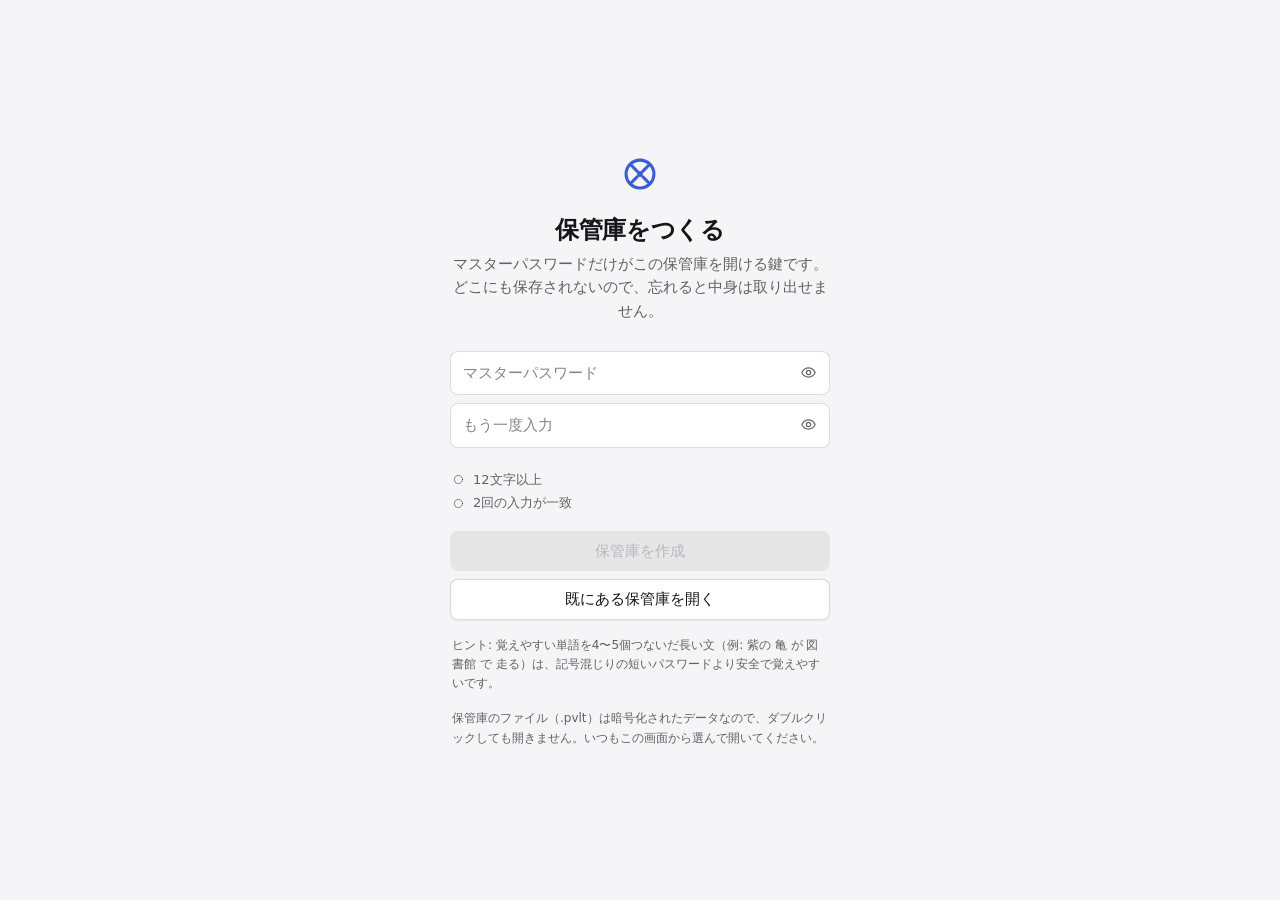
==== commit a450be79: "Google Drive との同期の試作を足す - drive.js: アプリ専用フォルダに暗号文だけを置く。Google のログイン部品は読まず、   画面を移って戻る方式で、合言葉を確かめてトーク" ====
--- a/Web/index.html
+++ b/Web/index.html
@@ -2,6 +2,7 @@
 <html lang="ja">
 <head>
 <meta charset="utf-8">
+<meta http-equiv="Content-Security-Policy" content="connect-src 'self' https://www.googleapis.com https://oauth2.googleapis.com; form-action 'none'; base-uri 'none'; object-src 'none'">
 <meta name="viewport" content="width=device-width, initial-scale=1">
 <title>PassVault</title>
 <link rel="stylesheet" href="style.css">
--- a/Web/style.css
+++ b/Web/style.css
@@ -8,7 +8,9 @@
  *   ・一覧から直接コピーできる。9 割の用はそれで済む
  *
  * 組みの考え方:
- *   ・余白は 4 の倍数で刻む。目が拾える律動を作るため
+ *   ・余白は偶数 px。基本は 4 の倍数で、小さな部品の内側だけ 2 の倍数を許す。
+ *     奇数 px は使わない（以前は 1・3・5・7・9・11・13・15 が混ざっていた）
+ *   ・文字は --fs-1〜6 の 6 段だけ。角丸は --r-* か 28%（タイル）か 999px（丸薬）だけ
  *   ・選択は塗りつぶさない。地を薄く染めて文字を強める
  *   ・影はほとんど使わない。境界線と地の明度差で階層を作る
  *   ・色は状態を示すときだけ使う。装飾では使わない
@@ -29,8 +31,10 @@
   --sunken: #eeeef1;
 
   --text: #16161a;
-  --text-2: rgba(22, 22, 26, 0.56);
-  --text-3: rgba(22, 22, 26, 0.36);
+  /* text-2 は読ませる文字（4.5:1 以上）。text-3 はアイコンや飾り（3:1 以上）。
+     text-3 の文字は読ませない。薄い文字は 2.3:1 しか無く、実際に読みづらかった。 */
+  --text-2: rgba(22, 22, 26, 0.66);
+  --text-3: rgba(22, 22, 26, 0.52);
   --hairline: rgba(22, 22, 26, 0.09);
   --hairline-strong: rgba(22, 22, 26, 0.15);
   --hover: rgba(22, 22, 26, 0.045);
@@ -48,10 +52,26 @@
 
   --selected: color-mix(in srgb, var(--accent, var(--accent-fallback)) 11%, transparent);
 
-  --tint-l: 47%;
-  --tint-s: 56%;
+  /* タイル（頭文字・種別アイコン）。色相だけを項目ごとに変え、明るさと彩度は固定する。
+     塗りつぶして白抜きにすると、黄〜緑の色相で白との差が足りなくなる
+     （以前は暗い配色で約 2.9:1）。淡い地に同じ色相の濃い文字にして、全色相で 4.5:1 以上を実測で確かめた。
+     緑〜黄緑は同じ明度でも人の目に明るく映るので、文字を濃くしてある（L 32% では 4.1:1 しか出なかった）。 */
+  --tile-bg-s: 80%;  --tile-bg-l: 92%;
+  --tile-fg-s: 62%;  --tile-fg-l: 26%;
+  --side-l: 44%;   /* サイドバーの印の明るさ */
 
   --ease: cubic-bezier(.32, .72, 0, 1);
+
+  /* 文字の尺度。6 段だけ。ここに無い大きさは使わない（tests.html が見張っている）。
+     以前は 11 / 11.5 / 12 / 12.5 / 13 / 13.5 / 14 / 14.5 … と半ピクセル刻みで 12 種あり、
+     尺度ではなく場当たりの積み重ねだった。 */
+  --fs-1: 11px;   /* 見出しの小ラベル・注記 */
+  --fs-2: 12px;   /* 補足・メタ情報 */
+  --fs-3: 13px;   /* 操作部品・二次的な本文 */
+  --fs-4: 15px;   /* 本文・一覧の題名 */
+  --fs-5: 18px;   /* 小見出し・案内の主文 */
+  --fs-6: 24px;   /* 画面の見出し */
+  --fs-7: 30px;   /* 大きな見出し（iOS の Large Title）。ホームと一覧の頭だけに使う */
 }
 
 @media (prefers-color-scheme: dark) {
@@ -66,8 +86,8 @@
     --sunken: #191a1d;
 
     --text: rgba(255, 255, 255, 0.92);
-    --text-2: rgba(255, 255, 255, 0.54);
-    --text-3: rgba(255, 255, 255, 0.33);
+    --text-2: rgba(255, 255, 255, 0.62);
+    --text-3: rgba(255, 255, 255, 0.44);
     --hairline: rgba(255, 255, 255, 0.09);
     --hairline-strong: rgba(255, 255, 255, 0.16);
     --hover: rgba(255, 255, 255, 0.055);
@@ -81,8 +101,9 @@
 
     --selected: color-mix(in srgb, var(--accent, var(--accent-fallback)) 20%, transparent);
 
-    --tint-l: 62%;
-    --tint-s: 52%;
+    --tile-bg-s: 40%;  --tile-bg-l: 24%;
+    --tile-fg-s: 85%;  --tile-fg-l: 80%;
+    --side-l: 66%;
   }
 }
 
@@ -95,7 +116,7 @@
 
 body {
   margin: 0;
-  font: 14px/1.5 -apple-system, BlinkMacSystemFont, 'SF Pro Text', 'Hiragino Sans',
+  font: var(--fs-4)/1.5 -apple-system, BlinkMacSystemFont, 'SF Pro Text', 'Hiragino Sans',
         'Noto Sans JP', system-ui, sans-serif;
   color: var(--text);
   background: var(--window);
@@ -116,7 +137,7 @@
 }
 
 @media (prefers-reduced-motion: no-preference) {
-  .chip, .item-row, .iconbtn, .push, .quick, .tag, .pill, dialog {
+  .side-row, .tile, .item-row, .iconbtn, .push, .quick, .tag, .pill, dialog {
     transition: background-color .13s var(--ease), color .13s var(--ease),
                 box-shadow .13s var(--ease), opacity .13s var(--ease);
   }
@@ -129,6 +150,9 @@
   @keyframes view-in { from { opacity: 0; transform: translateY(4px); } to { opacity: 1; transform: none; } }
 }
 
+/* 見出しへ送ったフォーカスの輪は見せない（見出しは操作する場所ではない） */
+h1[tabindex="-1"]:focus-visible { outline: none; }
+
 :focus-visible {
   outline: 3px solid color-mix(in srgb, var(--accent, var(--accent-fallback)) 42%, transparent);
   outline-offset: 1px;
@@ -142,12 +166,12 @@
   padding: 40px 24px; background: var(--window);
 }
 .gate-card { width: 100%; max-width: 380px; text-align: center; }
-.gate-card h1 { font-size: 27px; font-weight: 600; line-height: 1.2; margin: 20px 0 8px; }
-.gate-card p.lead { color: var(--text-2); margin: 0 0 28px; font-size: 14px; line-height: 1.55; }
+.gate-card h1 { font-size: var(--fs-6); font-weight: 600; line-height: 1.2; margin: 20px 0 8px; }
+.gate-card p.lead { color: var(--text-2); margin: 0 0 28px; font-size: var(--fs-4); line-height: 1.55; }
 .gate-mark { color: var(--accent, var(--accent-fallback)); display: flex; justify-content: center; }
 
 .field {
-  width: 100%; padding: 10px 13px;
+  width: 100%; padding: 10px 12px;
   border: 0.5px solid var(--hairline-strong); border-radius: var(--r-small);
   background: var(--content); margin-bottom: 8px;
 }
@@ -157,7 +181,7 @@
 textarea.field { resize: vertical; line-height: 1.6; }
 
 .push {
-  width: 100%; padding: 9px 18px; border-radius: var(--r-small);
+  width: 100%; padding: 8px 18px; border-radius: var(--r-small);
   border: 0.5px solid var(--hairline-strong); background: var(--raised);
   box-shadow: var(--shadow-raised); font-weight: 450;
 }
@@ -173,12 +197,22 @@
 .push.primary:disabled { background: var(--hairline-strong); color: var(--text-3); box-shadow: none; }
 .push + .push { margin-top: 8px; }
 
-.hints { text-align: left; margin: 14px 2px 18px; display: grid; gap: 5px; }
-.hint { color: var(--text-2); font-size: 13px; display: flex; align-items: center; gap: 7px; }
+.hints { text-align: left; margin: 14px 2px 18px; display: grid; gap: 4px; }
+.hint { color: var(--text-2); font-size: var(--fs-3); display: flex; align-items: center; gap: 8px; }
 .hint .icon { color: var(--text-3); }
 .hint.ok, .hint.ok .icon { color: var(--ok); }
-.tip { font-size: 12px; color: var(--text-3); margin: 16px 2px 0; text-align: left; line-height: 1.6; }
-.error { color: var(--danger); font-size: 13px; text-align: left; margin: 8px 2px; }
+.tip { font-size: var(--fs-2); color: var(--text-2); margin: 16px 2px 0; text-align: left; line-height: 1.6; }
+.error { color: var(--danger); font-size: var(--fs-3); text-align: left; margin: 8px 2px; }
+
+/* スクロールバー。標準のままだと、特に暗い配色で太く白く浮いていた。 */
+* { scrollbar-width: thin; scrollbar-color: var(--hairline-strong) transparent; }
+::-webkit-scrollbar { width: 10px; height: 10px; }
+::-webkit-scrollbar-track { background: transparent; }
+::-webkit-scrollbar-thumb {
+  background: var(--hairline-strong); border-radius: 999px;
+  border: 3px solid transparent; background-clip: content-box;
+}
+::-webkit-scrollbar-thumb:hover { background: var(--text-3); background-clip: content-box; }
 
 /* ---------- 全体の骨格 ---------- */
 
@@ -196,22 +230,23 @@
   z-index: 5;
 }
 .brand {
-  display: flex; align-items: center; gap: 7px; flex: none;
-  font-size: 14.5px; font-weight: 600; color: var(--text);
+  display: flex; align-items: center; gap: 8px; flex: none;
+  font-size: var(--fs-4); font-weight: 600; color: var(--text);
 }
 .brand .icon { color: var(--accent, var(--accent-fallback)); }
 .brand .unsaved {
-  font-size: 11px; font-weight: 600; color: var(--warn);
+  font-size: var(--fs-1); font-weight: 600; color: var(--warn);
   background: color-mix(in srgb, var(--warn) 15%, transparent);
-  padding: 1px 7px; border-radius: 999px; margin-left: 2px;
+  padding: 2px 8px; border-radius: 999px; margin-left: 2px;
 }
 
 .searchwrap { flex: 1; display: flex; justify-content: center; }
 #search {
   width: 100%; max-width: 520px;
-  padding: 9px 14px 9px 36px; border-radius: 10px;
-  border: 0.5px solid transparent; background: var(--sunken);
-  font-size: 14px;
+  padding: 8px 14px 8px 36px; border-radius: var(--r-medium);
+  /* 暗い配色では地が帯とほぼ同じ明るさで、枠が無いと入力欄に見えない */
+  border: 0.5px solid var(--hairline-strong); background: var(--sunken);
+  font-size: var(--fs-4);
   background-image: url("data:image/svg+xml,%3Csvg xmlns='http://www.w3.org/2000/svg' viewBox='0 0 24 24' fill='none' stroke='%23888' stroke-width='2' stroke-linecap='round'%3E%3Ccircle cx='10.7' cy='10.7' r='6.7'/%3E%3Cpath d='m15.6 15.6 4.4 4.4'/%3E%3C/svg%3E");
   background-repeat: no-repeat; background-position: 12px center; background-size: 15px;
   -webkit-appearance: none;
@@ -228,17 +263,26 @@
   display: inline-flex; align-items: center; gap: 4px; flex: none;
   background: none; border: none; padding: 6px 10px 6px 6px;
   border-radius: var(--r-small); color: var(--accent, var(--accent-fallback));
-  font-size: 13.5px; font-weight: 500;
+  font-size: var(--fs-3); font-weight: 500;
 }
 .backbtn:hover { background: var(--hover); }
+.brand { flex: 1; }
+#bar { position: relative; }
 .bar-title {
-  flex: 1; text-align: center; font-size: 13.5px; font-weight: 550;
+  position: absolute; left: 50%; transform: translateX(-50%);
+  max-width: 44%; text-align: center; font-size: var(--fs-4); font-weight: 600;
   overflow: hidden; text-overflow: ellipsis; white-space: nowrap;
-  padding: 0 8px;
-}
+  opacity: 0; pointer-events: none;
+}
+#bar.scrolled .bar-title { opacity: 1; }
+@media (prefers-reduced-motion: no-preference) {
+  .bar-title { transition: opacity .18s var(--ease); }
+}
+/* 戻るボタンの右は空ける。道具は右端に寄せる */
+.backbtn + .bar-title + .bar-tools { margin-left: auto; }
 
 .iconbtn {
-  background: none; border: none; padding: 7px; border-radius: var(--r-small);
+  background: none; border: none; padding: 8px; border-radius: var(--r-small);
   color: var(--text-2); display: inline-flex; align-items: center; justify-content: center;
 }
 .iconbtn:hover { background: var(--hover); color: var(--text); }
@@ -250,28 +294,65 @@
 /* 中身はひとつの柱にまとめて中央に置く。端まで広げると視線が泳ぐ。 */
 .sheet { max-width: 720px; margin: 0 auto; padding: 22px 20px 64px; }
 
-/* ---------- 区分の札 ---------- */
-
-.chips { display: flex; flex-wrap: wrap; gap: 6px; margin-bottom: 18px; }
-.chip {
-  display: inline-flex; align-items: center; gap: 6px;
-  padding: 5px 12px; border-radius: 999px;
-  border: 0.5px solid var(--hairline-strong); background: transparent;
-  color: var(--text-2); font-size: 13px;
-}
-.chip:hover { background: var(--hover); color: var(--text); }
-.chip .n { font-size: 11.5px; color: var(--text-3); font-variant-numeric: tabular-nums; }
-.chip .n.warn { color: var(--warn); font-weight: 600; }
-.chip.sel {
-  background: var(--selected); border-color: transparent;
-  color: var(--accent, var(--accent-fallback)); font-weight: 550;
-}
-.chip.sel .n { color: color-mix(in srgb, currentColor 66%, transparent); }
+/* ---------- 大きな見出し・ホームのタイル ---------- */
+/*
+ * Apple の「パスワード」に倣った作り。狭い画面ではホーム（区分のタイル）→ 一覧 → 詳細と進む。
+ * 大きな見出しはスクロールで隠れると、上の帯に小さく題名が出る。
+ */
+
+.large-title {
+  font-size: var(--fs-7); font-weight: 700; line-height: 1.15; letter-spacing: -0.022em;
+  margin: 4px 4px 12px;
+}
+.sheet > #search { max-width: none; margin: 0 0 20px; }
+
+.tiles { display: grid; grid-template-columns: repeat(2, minmax(0, 1fr)); gap: 12px; margin-bottom: 28px; }
+@media (min-width: 560px) { .tiles { grid-template-columns: repeat(3, minmax(0, 1fr)); } }
+.tile {
+  display: flex; flex-direction: column; align-items: stretch; gap: 8px;
+  padding: 12px 14px; border-radius: var(--r-medium); text-align: left; color: var(--text);
+  background: var(--content); border: 0.5px solid var(--hairline); box-shadow: var(--shadow-raised);
+}
+.tile:hover { background: color-mix(in srgb, var(--content) 94%, var(--text) 6%); }
+.tile-top { display: flex; align-items: center; justify-content: space-between; }
+/* 区分の印は、Apple の作法どおり色の丸に白の線画。色は区分ごとに固定。 */
+.tile-ico {
+  display: grid; place-items: center; width: 32px; height: 32px; border-radius: 50%;
+  color: #fff; background: hsl(var(--hue) 62% 50%);
+}
+.tile-ico.neutral { background: #8e8e93; }
+.tile-n { font-size: var(--fs-6); font-weight: 700; font-variant-numeric: tabular-nums; }
+.tile-label { font-size: var(--fs-3); font-weight: 600; color: var(--text-2); }
+.g-n { color: var(--text-2); font-size: var(--fs-3); font-variant-numeric: tabular-nums; }
+
+/* ---------- サイドバー（広い画面） ---------- */
+
+.pane-side {
+  background: var(--bar);
+  -webkit-backdrop-filter: blur(28px) saturate(180%); backdrop-filter: blur(28px) saturate(180%);
+  border-right: 0.5px solid var(--hairline);
+  padding: 16px 10px 32px;
+}
+.side-head { font-size: var(--fs-1); font-weight: 600; color: var(--text-2); margin: 20px 10px 6px; }
+.side-group { display: grid; gap: 2px; }
+.side-row {
+  display: flex; align-items: center; gap: 10px; width: 100%;
+  padding: 6px 10px; border: none; background: none; border-radius: var(--r-small);
+  color: var(--text); text-align: left;
+}
+.side-row:hover { background: var(--hover); }
+.side-row.sel { background: var(--selected); font-weight: 550; }
+.side-ico { display: grid; color: hsl(var(--hue) 62% var(--side-l)); }
+.side-ico.neutral { color: var(--text-2); }
+.side-n { font-size: var(--fs-2); color: var(--text-2); font-variant-numeric: tabular-nums; }
+
+.list-head { display: flex; align-items: baseline; justify-content: space-between; margin: 4px 4px 12px; }
+.list-head h2 { font-size: var(--fs-5); font-weight: 700; margin: 0; letter-spacing: -0.012em; }
 
 .listtools { display: flex; justify-content: flex-end; margin: -8px 0 10px; }
 .linkbtn {
-  background: none; border: none; color: var(--text-2); font-size: 12.5px;
-  display: inline-flex; align-items: center; gap: 5px; padding: 4px 8px;
+  background: none; border: none; color: var(--text-2); font-size: var(--fs-3);
+  display: inline-flex; align-items: center; gap: 4px; padding: 4px 8px;
   border-radius: var(--r-small);
 }
 .linkbtn:hover { background: var(--hover); color: var(--text); }
@@ -288,29 +369,34 @@
 .item-row + .item-row { border-top: 0.5px solid var(--hairline); }
 .item-row:hover { background: var(--hover); }
 /* キーボードが指している行。触っている場所を見失わないための印。 */
-.item-row.cur { background: var(--selected); }
-.item-row.cur::before {
+.item-row.cur, .item-row.open { background: var(--selected); }
+.item-row.cur::before, .item-row.open::before {
   content: ''; position: absolute; left: 0; top: 0; bottom: 0; width: 3px;
   background: var(--accent, var(--accent-fallback));
 }
 
 .item-open {
-  flex: 1; min-width: 0; display: flex; align-items: center; gap: 13px;
+  /* 副題のある行とない行で高さが違い、一覧の律動が乱れていた */
+  min-height: 64px;
+  flex: 1; min-width: 0; display: flex; align-items: center; gap: 12px;
   padding: 12px 14px; border: none; background: none; text-align: left; color: var(--text);
 }
-.item-row .avatar {
-  width: 34px; height: 34px; border-radius: 9px;
-  display: grid; place-items: center; flex: none; color: #fff;
-  background: hsl(var(--hue) var(--tint-s) var(--tint-l));
-}
+/* タイルは全部ここ。大きさだけを場所ごとに変える。 */
+.avatar {
+  display: grid; place-items: center; flex: none; border-radius: 28%;
+  background: hsl(var(--hue) var(--tile-bg-s) var(--tile-bg-l));
+  color: hsl(var(--hue) var(--tile-fg-s) var(--tile-fg-l));
+  font-weight: 600; line-height: 1; user-select: none;
+}
+.item-row .avatar { width: 36px; height: 36px; font-size: var(--fs-4); }
 .item-row .lines { flex: 1; min-width: 0; }
 .item-row .t {
   display: block; overflow: hidden; text-overflow: ellipsis; white-space: nowrap;
   font-weight: 450;
 }
-.item-row.cur .t { font-weight: 550; }
+.item-row.cur .t, .item-row.open .t { font-weight: 550; }
 .item-row .s {
-  display: block; font-size: 12px; color: var(--text-2); margin-top: 1px;
+  display: block; font-size: var(--fs-2); color: var(--text-2); margin-top: 2px;
   overflow: hidden; text-overflow: ellipsis; white-space: nowrap;
 }
 .item-row .marks { display: flex; gap: 6px; color: var(--text-3); flex: none; }
@@ -324,41 +410,64 @@
   border-left: 0.5px solid transparent;
 }
 .quick:hover { background: var(--hover); color: var(--accent, var(--accent-fallback)); }
+
+/* コピーできた直後。押した場所で、視線を動かさずに分かる。 */
+.iconbtn.done, .quick.done { color: var(--ok); opacity: 1 !important; }
+.row.copyable, .otp.copyable { cursor: pointer; }
+.row.copyable:hover, .otp.copyable:hover { background: var(--hover); }
+.row.copied, .otp.copied { background: color-mix(in srgb, var(--ok) 11%, transparent); }
 @media (hover: hover) {
   .quick { opacity: 0; }
   .item-row:hover .quick, .item-row.cur .quick, .quick:focus-visible { opacity: 1; }
 }
 
 .listfoot {
-  font-size: 11.5px; color: var(--text-3); text-align: right;
+  display: flex; align-items: center; justify-content: space-between;
+  font-size: var(--fs-2); color: var(--text-2);
   margin-top: 10px; font-variant-numeric: tabular-nums;
 }
 
 .empty {
-  padding: 72px 28px; text-align: center; color: var(--text-3);
+  padding: 72px 28px; text-align: center; color: var(--text-2);
   display: grid; gap: 8px; justify-items: center;
 }
 .empty .big { color: var(--text-3); opacity: .4; }
-.empty .lead { font-size: 14px; color: var(--text-2); }
+.empty .lead { font-size: var(--fs-4); color: var(--text-2); }
+
+/* 初めて開いたとき。移行の入口なので、文字だけにせず押せるものを置く */
+.empty.first { padding-top: 56px; gap: 10px; }
+.empty.first .big { color: var(--accent, var(--accent-fallback)); opacity: 1; }
+.empty.first .lead { font-size: var(--fs-5); font-weight: 600; color: var(--text); }
+.empty.first .sub { max-width: 340px; font-size: var(--fs-3); line-height: 1.6; }
+.empty.first .sub.small { font-size: var(--fs-2); margin-top: 8px; }
+.empty .cta { display: grid; gap: 8px; width: min(100%, 300px); margin-top: 8px; }
+.empty .cta .push { display: inline-flex; align-items: center; justify-content: center; gap: 8px; }
+.empty .cta .push + .push { margin-top: 0; }
+
+/* パスワード欄の右端に置く「表示」 */
+.revealable { position: relative; }
+.revealable .field { padding-right: 46px; }
+.revealable .reveal { position: absolute; right: 5px; top: 5px; }
+/* 設定の「押すと何かが始まる」行 */
+.g-row.action { display: flex; align-items: center; gap: 12px; min-height: 44px; }
+.g-ico {
+  display: grid; place-items: center; flex: none;
+  width: 28px; height: 28px; border-radius: var(--r-small);
+  background: var(--selected); color: var(--accent, var(--accent-fallback));
+}
+.g-row.action .chev { color: var(--text-3); display: grid; }
+.g-row.action:hover .chev { color: var(--text-2); }
+.g-sub { font-size: var(--fs-2); color: var(--text-2); line-height: 1.5; margin-top: 2px; max-width: 360px; }
 
 /* ---------- 詳細 ---------- */
 
 .detail-head { display: flex; align-items: center; gap: 16px; margin-bottom: 26px; }
-.avatar.small {
-  width: 26px; height: 26px; border-radius: 7px;
-  display: grid; place-items: center; flex: none; color: #fff;
-  background: hsl(var(--hue) var(--tint-s) var(--tint-l));
-}
-.detail-head .avatar {
-  width: 58px; height: 58px; border-radius: 15px;
-  display: grid; place-items: center; flex: none; color: #fff;
-  background: hsl(var(--hue) var(--tint-s) var(--tint-l));
-  box-shadow: 0 3px 10px color-mix(in srgb, hsl(var(--hue) var(--tint-s) var(--tint-l)) 30%, transparent);
-}
-.detail-head h1 { font-size: 25px; font-weight: 600; line-height: 1.2; margin: 0; }
+.avatar.small { width: 26px; height: 26px; font-size: var(--fs-3); }
+.detail-head .avatar { width: 60px; height: 60px; font-size: var(--fs-6); }
+.detail-head h1 { font-size: var(--fs-6); font-weight: 600; line-height: 1.2; margin: 0; }
 /* 押すと同じ種別だけを見られる。札から種別を外したぶんの入口。 */
 .detail-head .cat {
-  font-size: 12px; color: var(--text-2); margin-top: 3px;
+  font-size: var(--fs-2); color: var(--text-2); margin-top: 4px;
   letter-spacing: 0.04em; font-weight: 500;
   background: none; border: none; padding: 0; display: block;
 }
@@ -369,39 +478,39 @@
   border-radius: var(--r-medium); margin-bottom: 14px;
   box-shadow: var(--shadow-raised); overflow: hidden;
 }
-.row { display: flex; align-items: center; gap: 10px; padding: 12px 15px; }
+.row { display: flex; align-items: center; gap: 10px; padding: 12px 16px; }
 .row + .row { border-top: 0.5px solid var(--hairline); }
 .row .lab {
-  font-size: 11px; color: var(--text-2); margin-bottom: 3px;
+  font-size: var(--fs-1); color: var(--text-2); margin-bottom: 4px;
   letter-spacing: 0.04em; font-weight: 500;
 }
 .row .val { word-break: break-word; line-height: 1.45; }
 .row .val.mono {
-  font-family: ui-monospace, 'SF Mono', Menlo, monospace; font-size: 13.5px;
+  font-family: ui-monospace, 'SF Mono', Menlo, monospace; font-size: var(--fs-3);
   letter-spacing: 0.01em;
 }
 @media (hover: hover) {
-  .row .iconbtn { opacity: .4; }
+  .row .iconbtn { opacity: .62; }
   .row:hover .iconbtn, .row .iconbtn:focus-visible { opacity: 1; }
 }
 
 .banner {
-  display: flex; gap: 11px; padding: 12px 15px; border-radius: var(--r-medium);
+  display: flex; gap: 12px; padding: 12px 16px; border-radius: var(--r-medium);
   margin-bottom: 10px; align-items: flex-start;
   background: color-mix(in srgb, var(--warn) 11%, transparent);
   border: 0.5px solid color-mix(in srgb, var(--warn) 22%, transparent);
 }
-.banner > .icon { color: var(--warn); margin-top: 1px; }
-.banner .bt { font-weight: 600; font-size: 13.5px; }
-.banner .bd { font-size: 12.5px; color: var(--text-2); line-height: 1.5; }
+.banner > .icon { color: var(--warn); margin-top: 2px; }
+.banner .bt { font-weight: 600; font-size: var(--fs-3); }
+.banner .bd { font-size: var(--fs-2); color: var(--text-2); line-height: 1.5; }
 .banner.quiet { background: var(--sunken); border-color: var(--hairline); }
 .banner.quiet > .icon { color: var(--text-2); }
 
 .tags { display: flex; flex-wrap: wrap; gap: 6px; margin-bottom: 18px; }
 .tag {
-  font-size: 12.5px; padding: 3px 11px 3px 8px; border-radius: 999px;
+  font-size: var(--fs-2); padding: 4px 12px 4px 8px; border-radius: 999px;
   background: var(--sunken); border: 0.5px solid var(--hairline);
-  display: inline-flex; align-items: center; gap: 5px; color: var(--text-2);
+  display: inline-flex; align-items: center; gap: 4px; color: var(--text-2);
 }
 .tag .icon { color: var(--text-3); }
 button.tag:hover {
@@ -412,27 +521,27 @@
 
 .notes {
   white-space: pre-wrap; background: var(--content); border: 0.5px solid var(--hairline);
-  border-radius: var(--r-medium); padding: 15px; margin-bottom: 14px;
+  border-radius: var(--r-medium); padding: 16px; margin-bottom: 14px;
   box-shadow: var(--shadow-raised); line-height: 1.65;
 }
-.meta { font-size: 12px; color: var(--text-3); font-variant-numeric: tabular-nums; }
-
-.strength { display: flex; align-items: center; gap: 10px; margin-top: 7px; }
+.meta { font-size: var(--fs-2); color: var(--text-2); font-variant-numeric: tabular-nums; }
+
+.strength { display: flex; align-items: center; gap: 10px; margin-top: 8px; }
 .bar { flex: 1; height: 5px; border-radius: 999px; background: var(--hairline); overflow: hidden; max-width: 180px; }
 .bar > i { display: block; height: 100%; border-radius: 999px; transition: width .3s var(--ease); }
-.strength .lv { font-size: 12px; white-space: nowrap; font-variant-numeric: tabular-nums; }
-
-.otp { display: flex; align-items: center; gap: 14px; padding: 13px 15px; }
+.strength .lv { font-size: var(--fs-2); white-space: nowrap; font-variant-numeric: tabular-nums; }
+
+.otp { display: flex; align-items: center; gap: 14px; padding: 12px 16px; }
 .otp .code {
-  font: 600 27px/1 ui-monospace, 'SF Mono', Menlo, monospace;
-  font-variant-numeric: tabular-nums; letter-spacing: .06em; margin-top: 3px;
+  font: 600 var(--fs-6)/1 ui-monospace, 'SF Mono', Menlo, monospace;
+  font-variant-numeric: tabular-nums; letter-spacing: .06em; margin-top: 4px;
 }
 .otp .ring { width: 29px; height: 29px; flex: none; }
 .otp .ring text { font: 500 9px -apple-system, system-ui, sans-serif; fill: var(--text-2); }
 
 details.history { margin-bottom: 14px; }
 details.history summary {
-  cursor: default; font-size: 13px; color: var(--text-2);
+  cursor: default; font-size: var(--fs-3); color: var(--text-2);
   padding: 4px 0; list-style: none; display: flex; align-items: center; gap: 6px;
 }
 details.history summary::-webkit-details-marker { display: none; }
@@ -443,7 +552,7 @@
 }
 details.history[open] summary::before { transform: rotate(90deg); }
 
-.actions { display: flex; gap: 9px; margin-top: 26px; }
+.actions { display: flex; gap: 8px; margin-top: 26px; }
 .actions .push { width: auto; padding: 8px 22px; }
 
 /* ---------- ダイアログ ---------- */
@@ -455,12 +564,12 @@
 }
 dialog::backdrop { background: rgba(0, 0, 0, .34); -webkit-backdrop-filter: blur(3px); backdrop-filter: blur(3px); }
 .dlg-head {
-  display: flex; align-items: center; gap: 10px; padding: 13px 16px;
+  display: flex; align-items: center; gap: 10px; padding: 12px 16px;
   border-bottom: 0.5px solid var(--hairline); position: sticky; top: 0;
   background: color-mix(in srgb, var(--window) 80%, transparent);
   -webkit-backdrop-filter: blur(24px); backdrop-filter: blur(24px); z-index: 2;
 }
-.dlg-head h2 { font-size: 14.5px; font-weight: 600; line-height: 1.3; margin: 0; flex: 1; text-align: center; }
+.dlg-head h2 { font-size: var(--fs-4); font-weight: 600; line-height: 1.3; margin: 0; flex: 1; text-align: center; }
 .dlg-head button {
   background: none; border: none; color: var(--accent, var(--accent-fallback));
   font-weight: 500; padding: 4px 8px; border-radius: var(--r-small);
@@ -475,33 +584,55 @@
   border-radius: var(--r-medium); margin-bottom: 16px;
   box-shadow: var(--shadow-raised); overflow: hidden;
 }
-.group > .g-row { padding: 12px 15px; }
+.group > .g-row { padding: 12px 16px; }
 .group > .g-row + .g-row { border-top: 0.5px solid var(--hairline); }
 button.g-row { width: 100%; border: none; background: none; text-align: left; color: var(--text); display: block; }
 button.g-row:hover { background: var(--hover); }
-.g-lab { display: block; font-size: 11px; color: var(--text-2); margin-bottom: 5px; letter-spacing: 0.04em; font-weight: 500; }
-.g-title { font-size: 11.5px; font-weight: 600; line-height: 1.4; color: var(--text-3); margin: 0 4px 6px; letter-spacing: 0.04em; }
-.g-foot { font-size: 12px; color: var(--text-3); margin: -10px 4px 16px; line-height: 1.6; }
+.g-lab { display: block; font-size: var(--fs-1); color: var(--text-2); margin-bottom: 4px; letter-spacing: 0.04em; font-weight: 500; }
+.g-title { font-size: var(--fs-1); font-weight: 600; line-height: 1.4; color: var(--text-2); margin: 0 4px 6px; letter-spacing: 0.04em; }
+.g-foot { font-size: var(--fs-2); color: var(--text-2); margin: -10px 4px 16px; line-height: 1.6; }
 .inline { display: flex; align-items: center; gap: 8px; }
 .inline .field { margin: 0; }
 .between { display: flex; align-items: center; justify-content: space-between; gap: 14px; }
 
 .pill {
-  padding: 3px 12px; border-radius: 999px; border: 0.5px solid var(--hairline);
-  background: var(--sunken); font-size: 12.5px; color: var(--text-2);
+  padding: 4px 12px; border-radius: 999px; border: 0.5px solid var(--hairline);
+  background: var(--sunken); font-size: var(--fs-2); color: var(--text-2);
 }
 .pill:hover { background: var(--hover); }
 
 input[type=range] { accent-color: var(--accent, var(--accent-fallback)); width: 100%; }
-input[type=checkbox] { accent-color: var(--accent, var(--accent-fallback)); width: 15px; height: 15px; }
-select.field { padding: 7px 11px; }
+/* 標準のチェックボックスは、磨いた周りから浮いていた。スイッチにする。 */
+input[type=checkbox] {
+  -webkit-appearance: none; appearance: none;
+  position: relative; flex: none; margin: 0;
+  width: 42px; height: 26px; border-radius: 999px;
+  background: var(--hairline-strong);
+}
+input[type=checkbox]::after {
+  content: ''; position: absolute; top: 2px; left: 2px;
+  width: 22px; height: 22px; border-radius: 50%; background: #fff;
+  box-shadow: 0 1px 3px rgba(0, 0, 0, .28);
+}
+input[type=checkbox]:checked { background: var(--accent, var(--accent-fallback)); }
+input[type=checkbox]:checked::after { transform: translateX(16px); }
+@media (prefers-reduced-motion: no-preference) {
+  input[type=checkbox] { transition: background-color .18s var(--ease); }
+  input[type=checkbox]::after { transition: transform .18s var(--ease); }
+}
+select.field {
+  -webkit-appearance: none; appearance: none;
+  padding: 8px 32px 8px 12px;
+  background-image: url("data:image/svg+xml,%3Csvg xmlns='http://www.w3.org/2000/svg' viewBox='0 0 24 24' fill='none' stroke='%23888' stroke-width='2.2' stroke-linecap='round' stroke-linejoin='round'%3E%3Cpath d='m7 9.5 5-5 5 5M7 14.5l5 5 5-5'/%3E%3C/svg%3E");
+  background-repeat: no-repeat; background-position: right 10px center; background-size: 14px;
+}
 
 #toast {
   position: fixed; left: 50%; bottom: 32px; transform: translateX(-50%) translateY(8px);
   background: color-mix(in srgb, var(--raised) 88%, transparent);
   -webkit-backdrop-filter: blur(24px) saturate(180%); backdrop-filter: blur(24px) saturate(180%);
   border: 0.5px solid var(--hairline); color: var(--text);
-  padding: 10px 18px; border-radius: 999px; font-size: 13.5px;
+  padding: 10px 18px; border-radius: 999px; font-size: var(--fs-3);
   box-shadow: var(--shadow-sheet);
   opacity: 0; pointer-events: none; transition: opacity .18s var(--ease), transform .18s var(--ease);
   z-index: 100; max-width: 76vw; text-align: center;
@@ -518,12 +649,10 @@
 
 @media (max-width: 720px) {
   #bar { padding: 10px 12px; gap: 8px; min-height: 58px; flex-wrap: wrap; }
-  /* 名前を落として検索に幅を譲る。狭いところで最優先なのは探すこと。 */
-  .brand span:not(.unsaved) { display: none; }
   .sheet { padding: 18px 14px 64px; }
-  .detail-head .avatar { width: 50px; height: 50px; border-radius: 13px; }
-  .detail-head h1 { font-size: 22px; }
-  .item-open { padding: 13px 13px; }
+  .detail-head .avatar { width: 50px; height: 50px; }
+  .detail-head h1 { font-size: var(--fs-6); }
+  .item-open { padding: 12px 12px; }
   .quick { width: 52px; }
   dialog { width: 100%; max-width: 100vw; max-height: 92vh;
            border-radius: var(--r-large) var(--r-large) 0 0;
@@ -533,3 +662,93 @@
 @media (min-width: 1200px) {
   .sheet { max-width: 800px; padding: 30px 24px 72px; }
 }
+
+/* ---------- 緊急用シート ---------- */
+/*
+ * 紙に残すための一枚。画面では普通のダイアログとして見せ、
+ * 印刷のときだけ本文を紙いっぱいに広げて、他を全部消す。
+ */
+
+.kit { line-height: 1.7; }
+.kit h2 { font-size: var(--fs-5); font-weight: 600; margin: 0 0 10px; }
+.kit h3 {
+  font-size: var(--fs-2); font-weight: 600; color: var(--text-2);
+  margin: 20px 0 6px; letter-spacing: 0.04em;
+}
+.kit p { margin: 0 0 8px; font-size: var(--fs-3); color: var(--text-2); }
+.kit-line {
+  font-family: ui-monospace, 'SF Mono', Menlo, monospace; font-size: var(--fs-3);
+  background: var(--sunken); border: 0.5px solid var(--hairline);
+  border-radius: var(--r-small); padding: 8px 12px; word-break: break-all;
+}
+/* 手で書き込むための空欄。アプリは決してここに書かない。 */
+.kit-blank {
+  border-bottom: 1.5px solid var(--text-3);
+  height: 34px; margin: 4px 0 12px;
+}
+.kit-warn {
+  color: var(--danger); font-weight: 500;
+  border-left: 3px solid var(--danger); padding-left: 10px;
+}
+.kit-foot { font-size: var(--fs-1); color: var(--text-2); margin-top: 22px; }
+
+@media print {
+  /* 紙には中身だけを出す。背景の一覧が透けて出ると、
+     項目名がそのまま印刷されてしまう。 */
+  body > *, #app, #gate, #toast { display: none !important; }
+  dialog { display: block !important; position: static; width: auto; max-width: none;
+           max-height: none; box-shadow: none; background: #fff; color: #000; }
+  dialog::backdrop { display: none; }
+  .dlg-head, .g-foot { display: none !important; }
+  .dlg-body { padding: 0; overflow: visible; }
+  .kit-line { background: #f4f4f4; border-color: #ccc; }
+  .kit-blank { border-bottom-color: #000; }
+  .kit-warn { color: #000; border-left-color: #000; }
+  .kit p, .kit h3 { color: #333; }
+}
+
+/* ---------- 並べる画面（広いとき） ---------- */
+/*
+ * 1000px 以上では、左に一覧、右に詳細を並べる（切り替えない）。
+ * 以前は広い画面でも幅 720px の柱が中央に立つだけで、左右の約 45% が空いていた。
+ * ペインは作り直さず中身だけを入れ替えるので、選んでも一覧のスクロール位置は動かない。
+ * 狭い画面と、中身が空の保管庫は、これまでどおり 1 面。
+ */
+
+#main.split {
+  display: grid; grid-template-columns: 220px minmax(300px, 360px) minmax(0, 1fr);
+  overflow: hidden;
+}
+.pane-side, .pane-list, .pane-detail { min-height: 0; overflow-y: auto; }
+.pane-list { border-right: 0.5px solid var(--hairline); background: var(--window); }
+.pane-list .sheet { max-width: none; margin: 0; padding: 20px 16px 48px; }
+.pane-detail { background: var(--content); }
+.pane-detail .sheet { max-width: 680px; padding: 32px 40px 64px; }
+.empty.placeholder { padding-top: 112px; }
+.empty .sub { max-width: 320px; font-size: var(--fs-3); line-height: 1.6; color: var(--text-2); }
+
+/* ---------- 指で押す大きさ ---------- */
+/*
+ * 指で押す目安は 44px。帯のボタンと札が 31px で、押し間違いやすかった。
+ * 見た目の大きさは保ち、押せる範囲だけを広げられるところは広げる。
+ */
+
+@media (pointer: coarse), (max-width: 720px) {
+  .iconbtn { min-width: 44px; min-height: 44px; }
+  /* 行の中のボタンは、行の高さを増やさず外へはみ出させる */
+  .row .iconbtn { margin: -8px -6px; }
+  .backbtn { min-height: 44px; }
+  .dlg-head { padding: 6px 10px; }
+  .dlg-head button { min-height: 44px; min-width: 44px; padding: 4px 12px; }
+  .linkbtn { min-height: 44px; padding: 4px 10px; }
+  .field, select.field { min-height: 44px; }
+  .push { min-height: 44px; }
+
+  /* 狭い画面では検索は帯ではなく大きな見出しの下にあるので、帯は 1 段でよい */
+  #bar { padding: 6px 8px; min-height: 56px; }
+  /* 帯の題名と道具が重ならないよう、道具を減らし、題名の幅を左右の空きに収める */
+  .gen-tool { display: none; }
+  .bar-title { max-width: calc(100% - 288px); }
+  #search { min-height: 44px; }
+  .side-row { min-height: 44px; }
+}
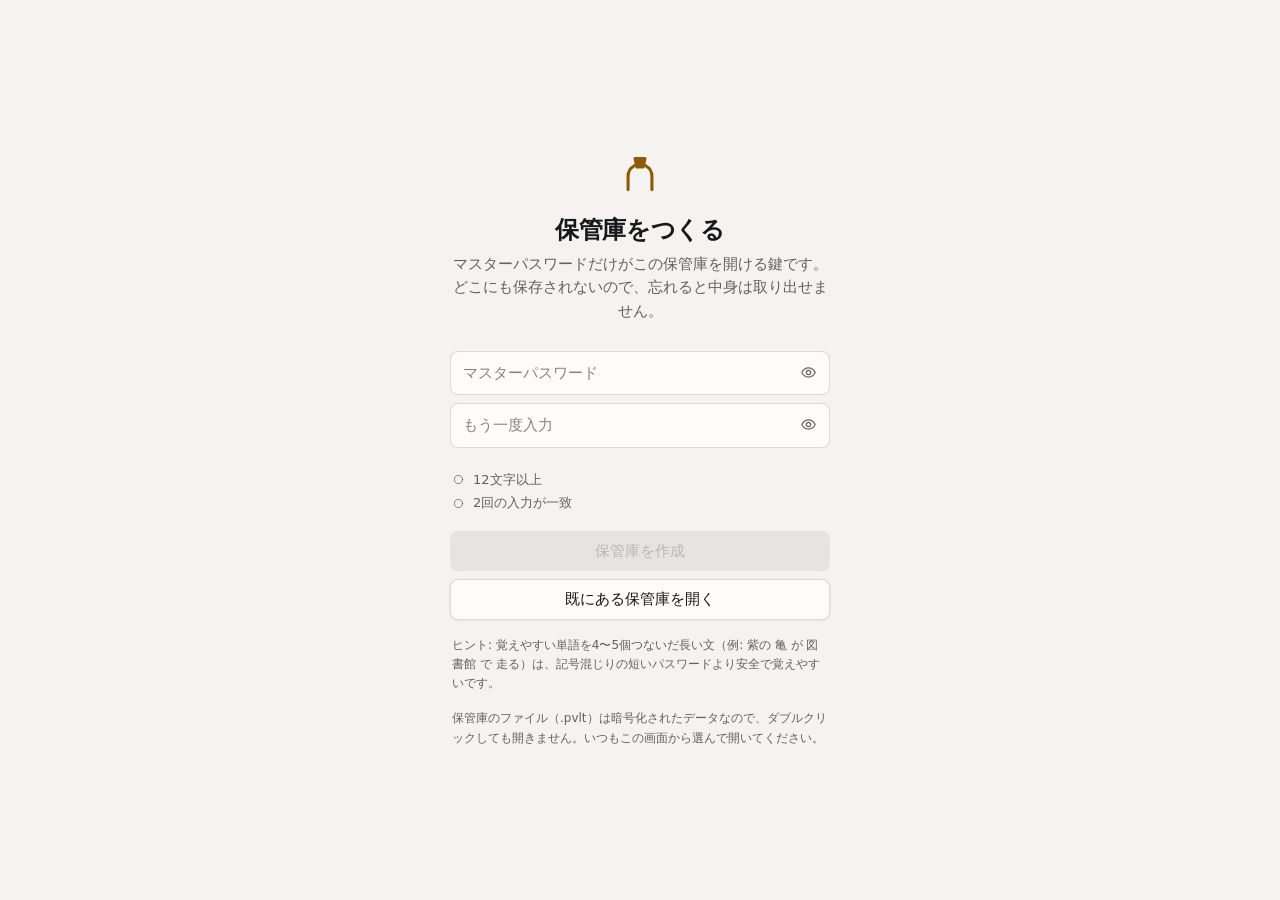
==== commit 0c632641: "名前を Keystone に改め、アイコンと配色を刷新する - アイコン: 炭色の地にアーチと金の要石 - 配色: OS のアクセント色をやめ、金を固定で差す。明暗とも 5:1 以上を検証で見張る -" ====
--- a/Web/index.html
+++ b/Web/index.html
@@ -4,7 +4,7 @@
 <meta charset="utf-8">
 <meta http-equiv="Content-Security-Policy" content="connect-src 'self' https://www.googleapis.com https://oauth2.googleapis.com; form-action 'none'; base-uri 'none'; object-src 'none'">
 <meta name="viewport" content="width=device-width, initial-scale=1">
-<title>PassVault</title>
+<title>Keystone</title>
 <link rel="stylesheet" href="style.css">
 <link rel="stylesheet" href="theme-macos.css">
 </head>
--- a/Web/style.css
+++ b/Web/style.css
@@ -20,17 +20,23 @@
 :root {
   color-scheme: light dark;
 
-  --accent: AccentColor;
-  --accent-text: AccentColorText;
-  --accent-fallback: #3b5bdb;
-
-  --window: #f5f5f7;
-  --bar: rgba(250, 250, 252, 0.78);
-  --content: #ffffff;
-  --raised: #ffffff;
-  --sunken: #eeeef1;
-
-  --text: #16161a;
+  /* Keystone の色。炭色の地に、要石の金をひとつだけ差す。
+     以前は OS のアクセント色（AccentColor）に任せていたので、端末ごとに色が変わり、
+     アプリとしての顔が無かった。いまは固定する。
+     明るい画面では金のままだと白地で 2.4:1 しか出ないので、銅色まで沈めてある（5.6:1）。
+     金の上の文字は、暗い画面では白ではなく墨色（8.7:1）。 */
+  --accent: #8f5a07;
+  --accent-text: #ffffff;
+  --accent-fallback: #8f5a07;
+
+  /* 地は石の色。純白より少し温かく、金と喧嘩しない。 */
+  --window: #f4f3ef;
+  --bar: rgba(248, 247, 243, 0.8);
+  --content: #fdfcf9;
+  --raised: #fdfcf9;
+  --sunken: #ecebe6;
+
+  --text: #17181b;
   /* text-2 は読ませる文字（4.5:1 以上）。text-3 はアイコンや飾り（3:1 以上）。
      text-3 の文字は読ませない。薄い文字は 2.3:1 しか無く、実際に読みづらかった。 */
   --text-2: rgba(22, 22, 26, 0.66);
@@ -40,7 +46,8 @@
   --hover: rgba(22, 22, 26, 0.045);
 
   --danger: #d13d31;
-  --warn: #a96500;
+  /* 警告は金と見分けるため、橙へ寄せる（5.1:1） */
+  --warn: #b9480a;
   --ok: #1a7f43;
 
   --r-small: 8px;
@@ -76,14 +83,17 @@
 
 @media (prefers-color-scheme: dark) {
   :root {
-    --accent-fallback: #7a94ff;
+    --accent: #e8a73f;
+    --accent-text: #1b1406;
+    --accent-fallback: #e8a73f;
 
     /* 黒を持ち上げる。沈めきると輪郭が消えて階層が読めない。 */
-    --window: #141416;
-    --bar: rgba(28, 28, 31, 0.76);
-    --content: #1b1b1e;
-    --raised: #232327;
-    --sunken: #191a1d;
+    /* アイコンと同じ、わずかに青みのある炭色 */
+    --window: #121417;
+    --bar: rgba(25, 27, 31, 0.78);
+    --content: #191b1f;
+    --raised: #22252a;
+    --sunken: #16181c;
 
     --text: rgba(255, 255, 255, 0.92);
     --text-2: rgba(255, 255, 255, 0.62);
@@ -93,7 +103,7 @@
     --hover: rgba(255, 255, 255, 0.055);
 
     --danger: #ff6b61;
-    --warn: #ffb340;
+    --warn: #ff8f4d;
     --ok: #41c777;
 
     --shadow-raised: 0 0 0 0.5px rgba(0, 0, 0, 0.36), 0 1px 2px rgba(0, 0, 0, 0.28);
@@ -105,10 +115,6 @@
     --tile-fg-s: 85%;  --tile-fg-l: 80%;
     --side-l: 66%;
   }
-}
-
-@supports not (color: AccentColor) {
-  :root { --accent: var(--accent-fallback); --accent-text: #fff; }
 }
 
 * { box-sizing: border-box; }
@@ -223,6 +229,11 @@
 #bar {
   display: flex; align-items: center; gap: 14px;
   padding: 12px 18px; min-height: 62px;
+  /* ホーム画面から開くと、時刻や電池の表示の裏まで画面が広がる（viewport-fit=cover）。
+     帯の中身はその下へずらす。ずらさないと設定やロックのボタンが押せない。 */
+  padding-top: calc(12px + env(safe-area-inset-top, 0px));
+  padding-left: calc(18px + env(safe-area-inset-left, 0px));
+  padding-right: calc(18px + env(safe-area-inset-right, 0px));
   background: var(--bar);
   -webkit-backdrop-filter: blur(28px) saturate(180%);
   backdrop-filter: blur(28px) saturate(180%);
@@ -648,7 +659,8 @@
 .mobile-only { display: none; }
 
 @media (max-width: 720px) {
-  #bar { padding: 10px 12px; gap: 8px; min-height: 58px; flex-wrap: wrap; }
+  #bar { padding: 10px 12px; gap: 8px; min-height: 58px; flex-wrap: wrap;
+         padding-top: calc(10px + env(safe-area-inset-top, 0px)); }
   .sheet { padding: 18px 14px 64px; }
   .detail-head .avatar { width: 50px; height: 50px; }
   .detail-head h1 { font-size: var(--fs-6); }
@@ -745,7 +757,8 @@
   .push { min-height: 44px; }
 
   /* 狭い画面では検索は帯ではなく大きな見出しの下にあるので、帯は 1 段でよい */
-  #bar { padding: 6px 8px; min-height: 56px; }
+  #bar { padding: 6px 8px; min-height: 56px;
+         padding-top: calc(6px + env(safe-area-inset-top, 0px)); }
   /* 帯の題名と道具が重ならないよう、道具を減らし、題名の幅を左右の空きに収める */
   .gen-tool { display: none; }
   .bar-title { max-width: calc(100% - 288px); }
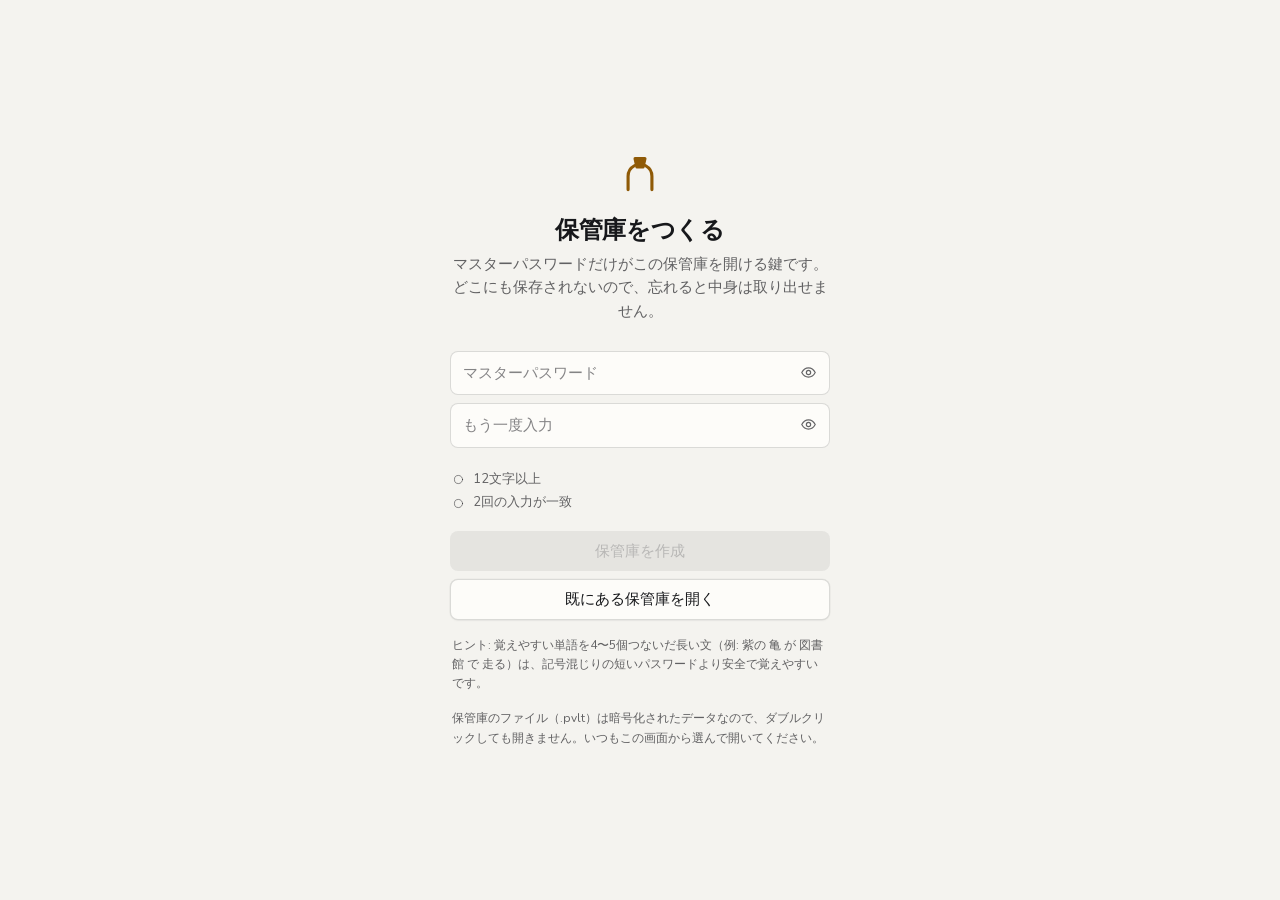
==== commit c9dac023: "表示の切り替え（自動・ライト・ダーク）を足す - 設定の先頭に三択。端末ごとに覚え、描画前に当てる - 固定したときは iPhone の時刻表示まわりの色も合わせる - 暗い配色を 2 か所に置き、一" ====
--- a/Web/index.html
+++ b/Web/index.html
@@ -5,6 +5,15 @@
 <meta http-equiv="Content-Security-Policy" content="connect-src 'self' https://www.googleapis.com https://oauth2.googleapis.com; form-action 'none'; base-uri 'none'; object-src 'none'">
 <meta name="viewport" content="width=device-width, initial-scale=1">
 <title>Keystone</title>
+<script>
+// 表示（ライト・ダーク）は描画前に当てる。あとから当てると一瞬ちらつく。
+(function () {
+  try {
+    var saved = localStorage.getItem('passvault.theme');
+    if (saved === 'light' || saved === 'dark') document.documentElement.dataset.theme = saved;
+  } catch (e) {}
+})();
+</script>
 <link rel="stylesheet" href="style.css">
 <link rel="stylesheet" href="theme-macos.css">
 </head>
--- a/Web/style.css
+++ b/Web/style.css
@@ -81,8 +81,12 @@
   --fs-7: 30px;   /* 大きな見出し（iOS の Large Title）。ホームと一覧の頭だけに使う */
 }
 
+/* 暗い配色。端末の設定に従う（自動）ときと、設定で「ダーク」を選んだときの 2 か所に同じ値を置く。
+   CSS では媒体の条件と属性の条件を 1 つの規則にまとめられないため。
+   2 つが食い違わないよう、tests.html が中身の一致を見張っている。 */
 @media (prefers-color-scheme: dark) {
-  :root {
+  :root:not([data-theme="light"]) {
+    color-scheme: dark;
     --accent: #e8a73f;
     --accent-text: #1b1406;
     --accent-fallback: #e8a73f;
@@ -116,14 +120,82 @@
     --side-l: 66%;
   }
 }
+:root[data-theme="dark"] {
+  color-scheme: dark;
+  --accent: #e8a73f;
+  --accent-text: #1b1406;
+  --accent-fallback: #e8a73f;
+
+  /* 黒を持ち上げる。沈めきると輪郭が消えて階層が読めない。 */
+  /* アイコンと同じ、わずかに青みのある炭色 */
+  --window: #121417;
+  --bar: rgba(25, 27, 31, 0.78);
+  --content: #191b1f;
+  --raised: #22252a;
+  --sunken: #16181c;
+
+  --text: rgba(255, 255, 255, 0.92);
+  --text-2: rgba(255, 255, 255, 0.62);
+  --text-3: rgba(255, 255, 255, 0.44);
+  --hairline: rgba(255, 255, 255, 0.09);
+  --hairline-strong: rgba(255, 255, 255, 0.16);
+  --hover: rgba(255, 255, 255, 0.055);
+
+  --danger: #ff6b61;
+  --warn: #ff8f4d;
+  --ok: #41c777;
+
+  --shadow-raised: 0 0 0 0.5px rgba(0, 0, 0, 0.36), 0 1px 2px rgba(0, 0, 0, 0.28);
+  --shadow-sheet: 0 0 0 0.5px rgba(0, 0, 0, 0.5), 0 24px 64px rgba(0, 0, 0, 0.58);
+
+  --selected: color-mix(in srgb, var(--accent, var(--accent-fallback)) 20%, transparent);
+
+  --tile-bg-s: 40%;  --tile-bg-l: 24%;
+  --tile-fg-s: 85%;  --tile-fg-l: 80%;
+  --side-l: 66%;
+}
+:root[data-theme="light"] { color-scheme: light; }
 
 * { box-sizing: border-box; }
 html, body { height: 100%; }
+/* 解錠後はページ自体を動かさない。流れるのは #main の中だけ。 */
+body:has(#app.on) { overflow: hidden; }
+
+/* 文字は LIFT LOG・MEAL LOG と同じ指定（2026-11-02 に揃えた）。
+   - 日本語: Apple 端末のヒラギノ丸ゴを、日本語の範囲だけに限定した別名で先に当てる。
+     端末に入っている書体を使うだけで、取りに行く通信は無い
+   - 欧文・数字: Safari では ui-rounded（SF Pro Rounded）、対応しないブラウザは Nunito
+     （fonts/ に同梱。build.py が配信版に埋め込むので、電波が無くても単一ファイルでも効く）
+   - Apple 以外: 他のアプリは M PLUS Rounded 1c（5 MB）を同梱しているが、ここでは入れない。
+     使う端末が Mac と iPhone だけなので、重さに見合わない。代わりに端末の書体へ落ちる
+   ヒラギノ丸ゴは W4 しかないので 400 だけを宣言し、太字はブラウザの合成に任せる。 */
+@font-face {
+  font-family: "JP Rounded";
+  font-style: normal;
+  font-weight: 400;
+  src: local("Hiragino Maru Gothic ProN W4"), local("HiraMaruProN-W4"),
+       local("Hiragino Maru Gothic Pro W4"), local("HiraMaruPro-W4");
+  unicode-range: U+3000-30FF, U+3400-4DBF, U+4E00-9FFF, U+F900-FAFF, U+FF00-FFEF, U+203B;
+}
+@font-face {
+  font-family: "Nunito";
+  font-style: normal;
+  font-weight: 400 800;
+  font-display: swap;
+  src: url("fonts/nunito-latin.woff2") format("woff2");
+  unicode-range: U+0000-00FF, U+0131, U+0152-0153, U+02BB-02BC, U+02C6, U+02DA,
+    U+02DC, U+0304, U+0308, U+0329, U+2000-206F, U+20AC, U+2122, U+2191, U+2193,
+    U+2212, U+2215, U+FEFF, U+FFFD;
+}
+
+:root {
+  --font-ui: "JP Rounded", ui-rounded, "Nunito", "Hiragino Sans", "Yu Gothic UI",
+             "Yu Gothic", Meiryo, "Noto Sans JP", "Noto Sans CJK JP", system-ui, sans-serif;
+}
 
 body {
   margin: 0;
-  font: var(--fs-4)/1.5 -apple-system, BlinkMacSystemFont, 'SF Pro Text', 'Hiragino Sans',
-        'Noto Sans JP', system-ui, sans-serif;
+  font: var(--fs-4)/1.5 var(--font-ui);
   color: var(--text);
   background: var(--window);
   -webkit-font-smoothing: antialiased;
@@ -137,8 +209,7 @@
 .grow { flex: 1; min-width: 0; }
 
 .gate-card h1, .detail-head h1, .dlg-head h2, .g-title, .brand {
-  font-family: -apple-system, BlinkMacSystemFont, 'SF Pro Display', 'Hiragino Sans',
-               'Noto Sans JP', system-ui, sans-serif;
+  font-family: var(--font-ui);
   letter-spacing: -0.014em;
 }
 
@@ -174,6 +245,7 @@
 .gate-card { width: 100%; max-width: 380px; text-align: center; }
 .gate-card h1 { font-size: var(--fs-6); font-weight: 600; line-height: 1.2; margin: 20px 0 8px; }
 .gate-card p.lead { color: var(--text-2); margin: 0 0 28px; font-size: var(--fs-4); line-height: 1.55; }
+.gate-card p.gate-version { color: var(--text-2); font-size: var(--fs-2); margin: 20px 0 0; }
 .gate-mark { color: var(--accent, var(--accent-fallback)); display: flex; justify-content: center; }
 
 .field {
@@ -222,7 +294,9 @@
 
 /* ---------- 全体の骨格 ---------- */
 
-#app { display: none; height: 100vh; grid-template-rows: auto 1fr; }
+/* 100vh は iPhone では見えている高さより大きく、ページ全体がずれて帯が上へ逃げる。
+   見えている高さ（dvh）に合わせ、ページそのものは動かさず、中の #main だけを流す。 */
+#app { display: none; height: 100vh; height: 100dvh; grid-template-rows: auto 1fr; }
 #app.on { display: grid; }
 
 /* 上の帯。検索がこのアプリの主役なので、いちばん広い場所を与える。 */
@@ -548,7 +622,7 @@
   font-variant-numeric: tabular-nums; letter-spacing: .06em; margin-top: 4px;
 }
 .otp .ring { width: 29px; height: 29px; flex: none; }
-.otp .ring text { font: 500 9px -apple-system, system-ui, sans-serif; fill: var(--text-2); }
+.otp .ring text { font: 500 9px var(--font-ui); fill: var(--text-2); }
 
 details.history { margin-bottom: 14px; }
 details.history summary {
@@ -765,3 +839,27 @@
   #search { min-height: 44px; }
   .side-row { min-height: 44px; }
 }
+
+/* iPhone の Safari は、文字が 16px 未満の入力欄に触れると画面を拡大し、
+   キーボードを閉じても戻さない。解錠のパスワード欄（15px）で拡大されたまま
+   ホームに入り、左端の印が切れて帯の道具がずれていた。
+   指で触る画面だけ、入力欄の文字を 16px にする。尺度の外だが、これだけは例外。 */
+@media (pointer: coarse) {
+  :root { --fs-input: 16px; }
+  input, textarea, select { font-size: var(--fs-input); }
+}
+
+/* 三択の切り替え（表示: 自動・ライト・ダーク）。LIFT LOG と同じ形。 */
+.seg {
+  display: inline-flex; gap: 2px; padding: 2px; flex: none;
+  background: var(--sunken); border-radius: var(--r-small);
+}
+.seg button {
+  border: none; background: none; color: var(--text-2); white-space: nowrap;
+  font-size: var(--fs-3); padding: 4px 12px; border-radius: var(--r-small);
+  min-height: 32px;
+}
+.seg button[aria-pressed="true"] {
+  background: var(--raised); color: var(--text); font-weight: 600;
+  box-shadow: var(--shadow-raised);
+}
